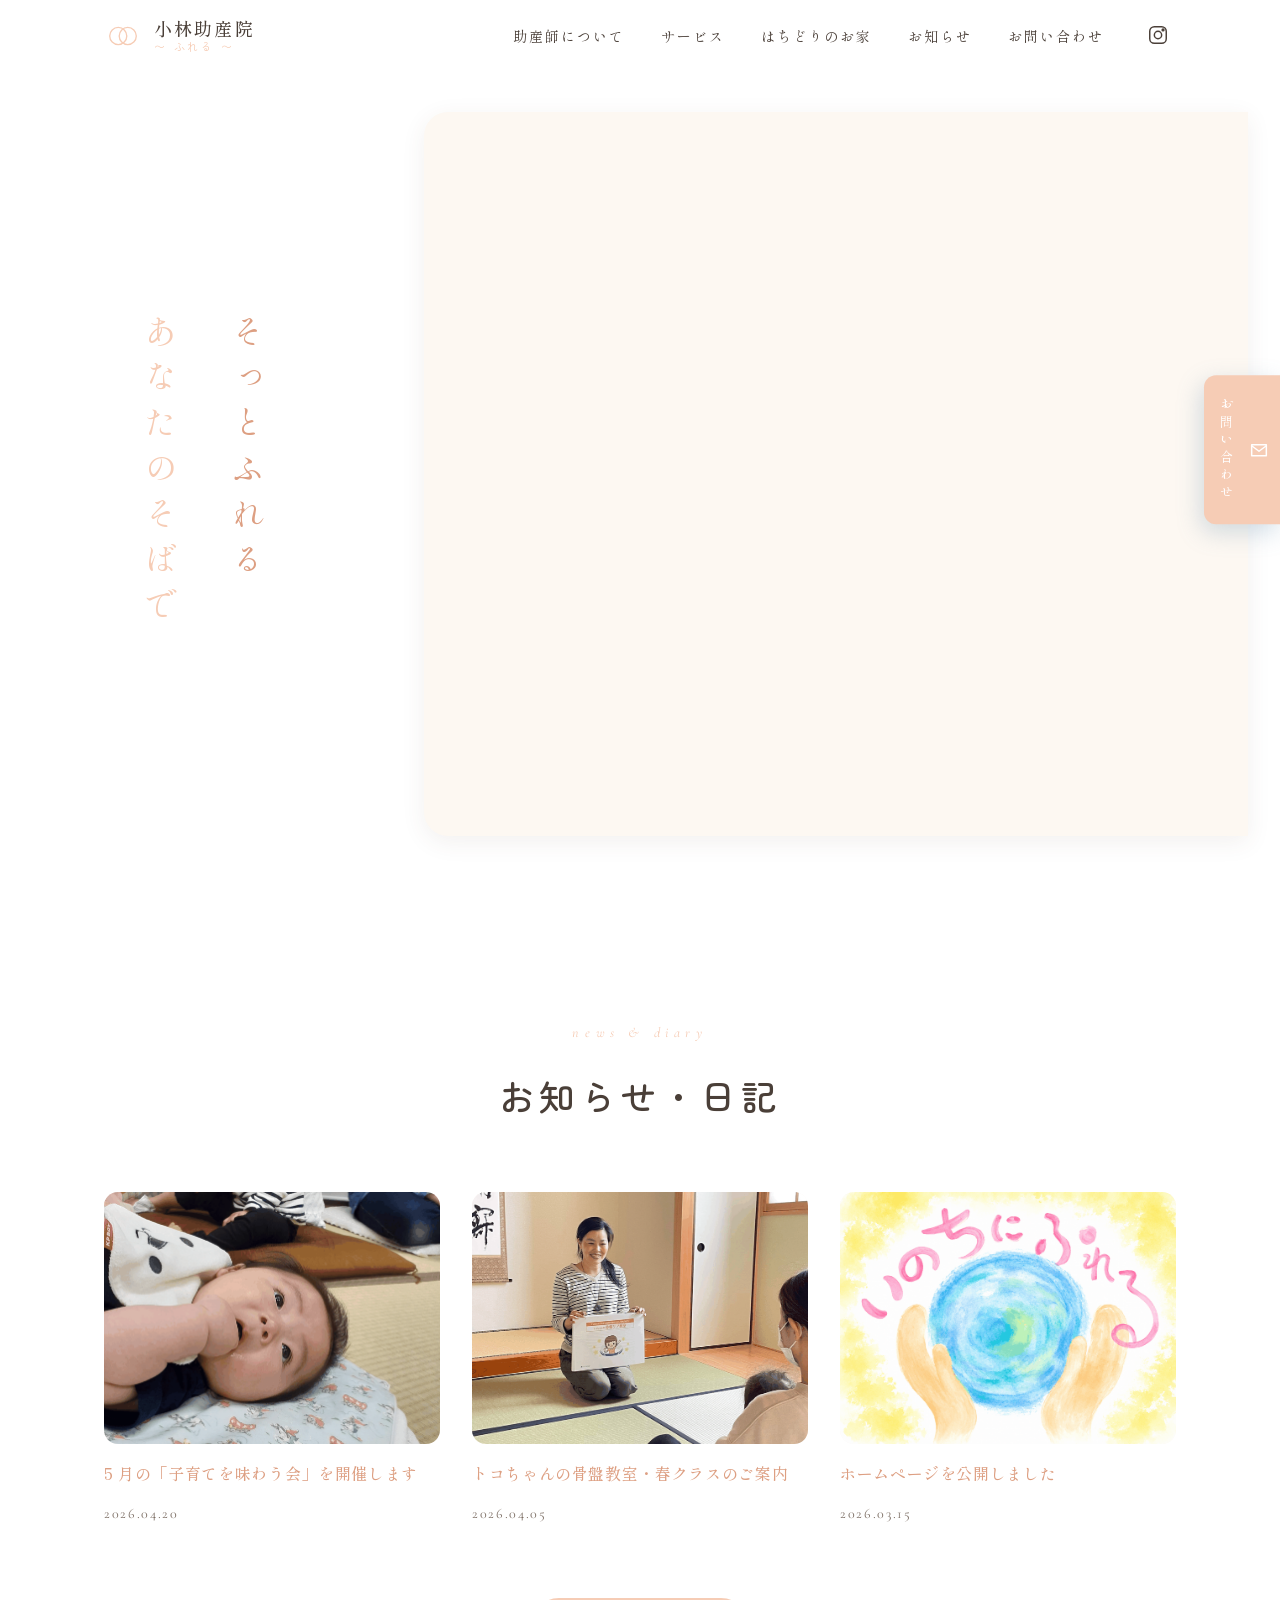
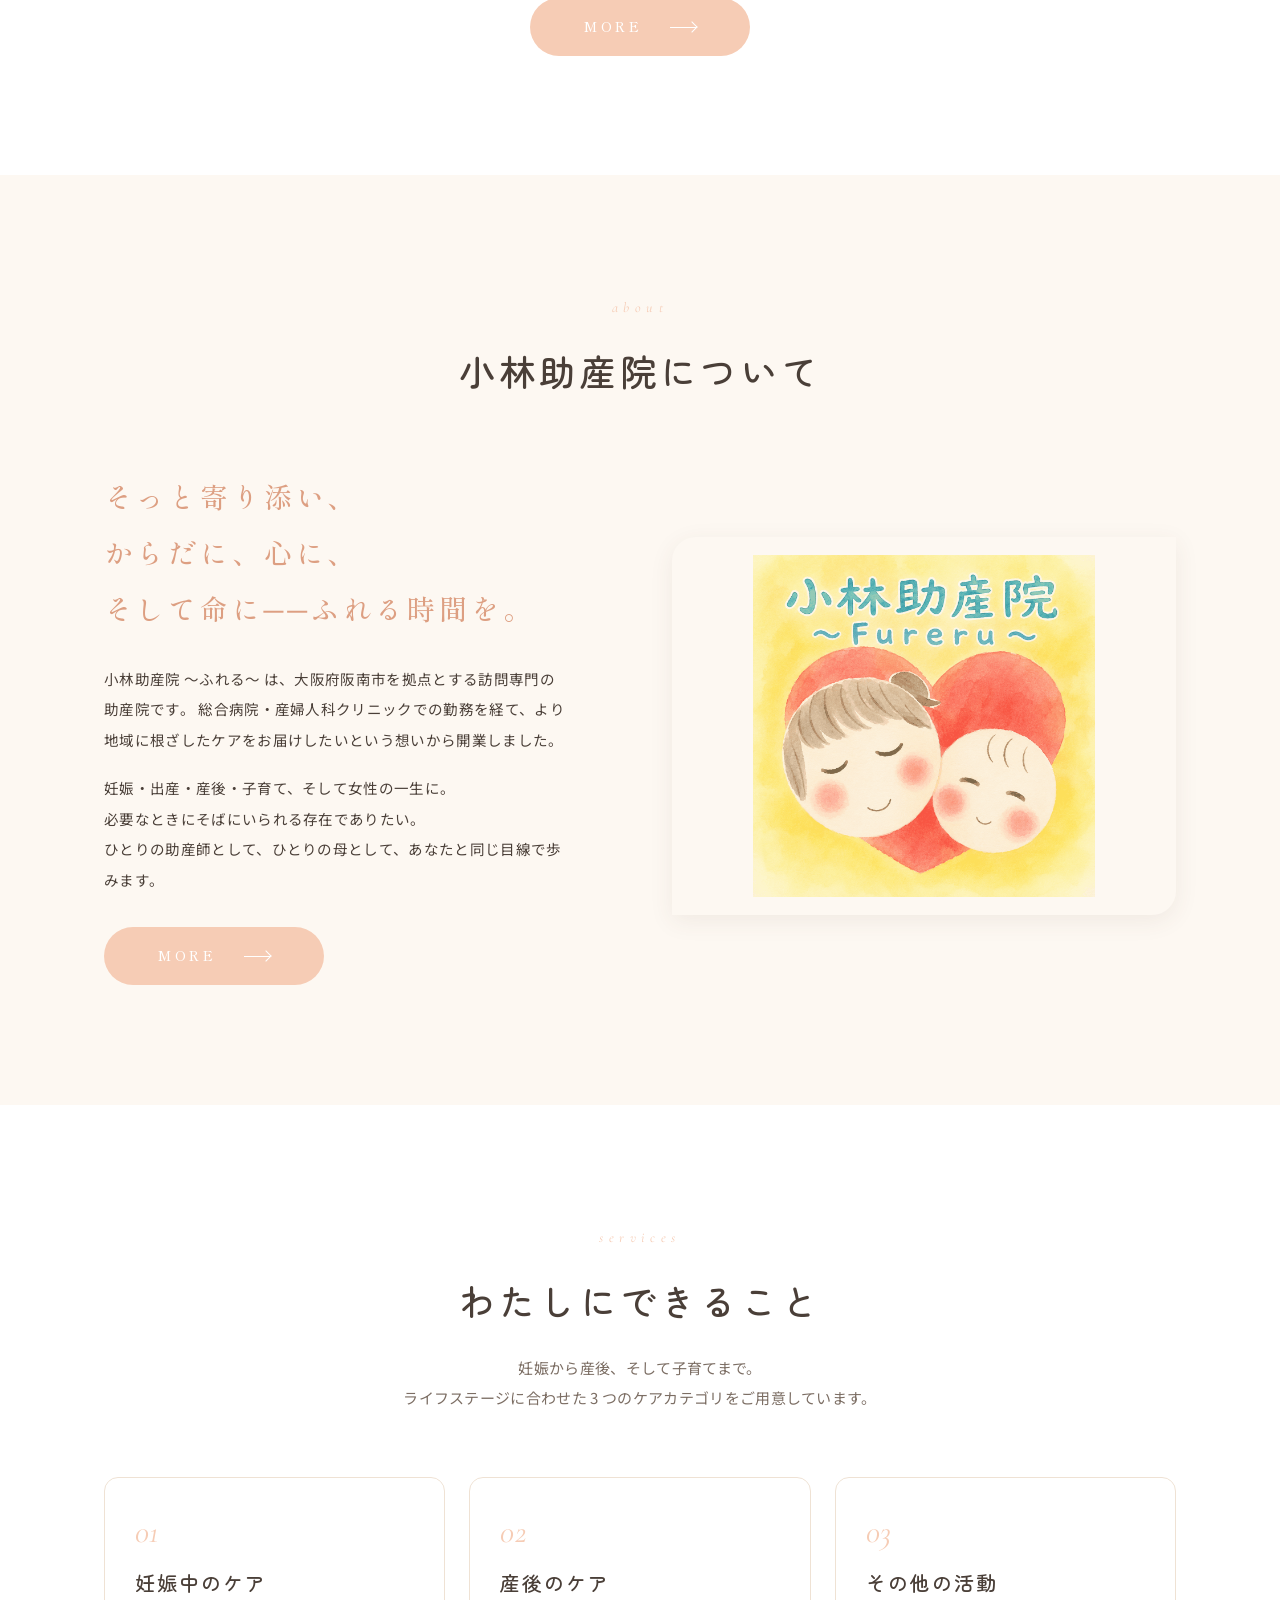
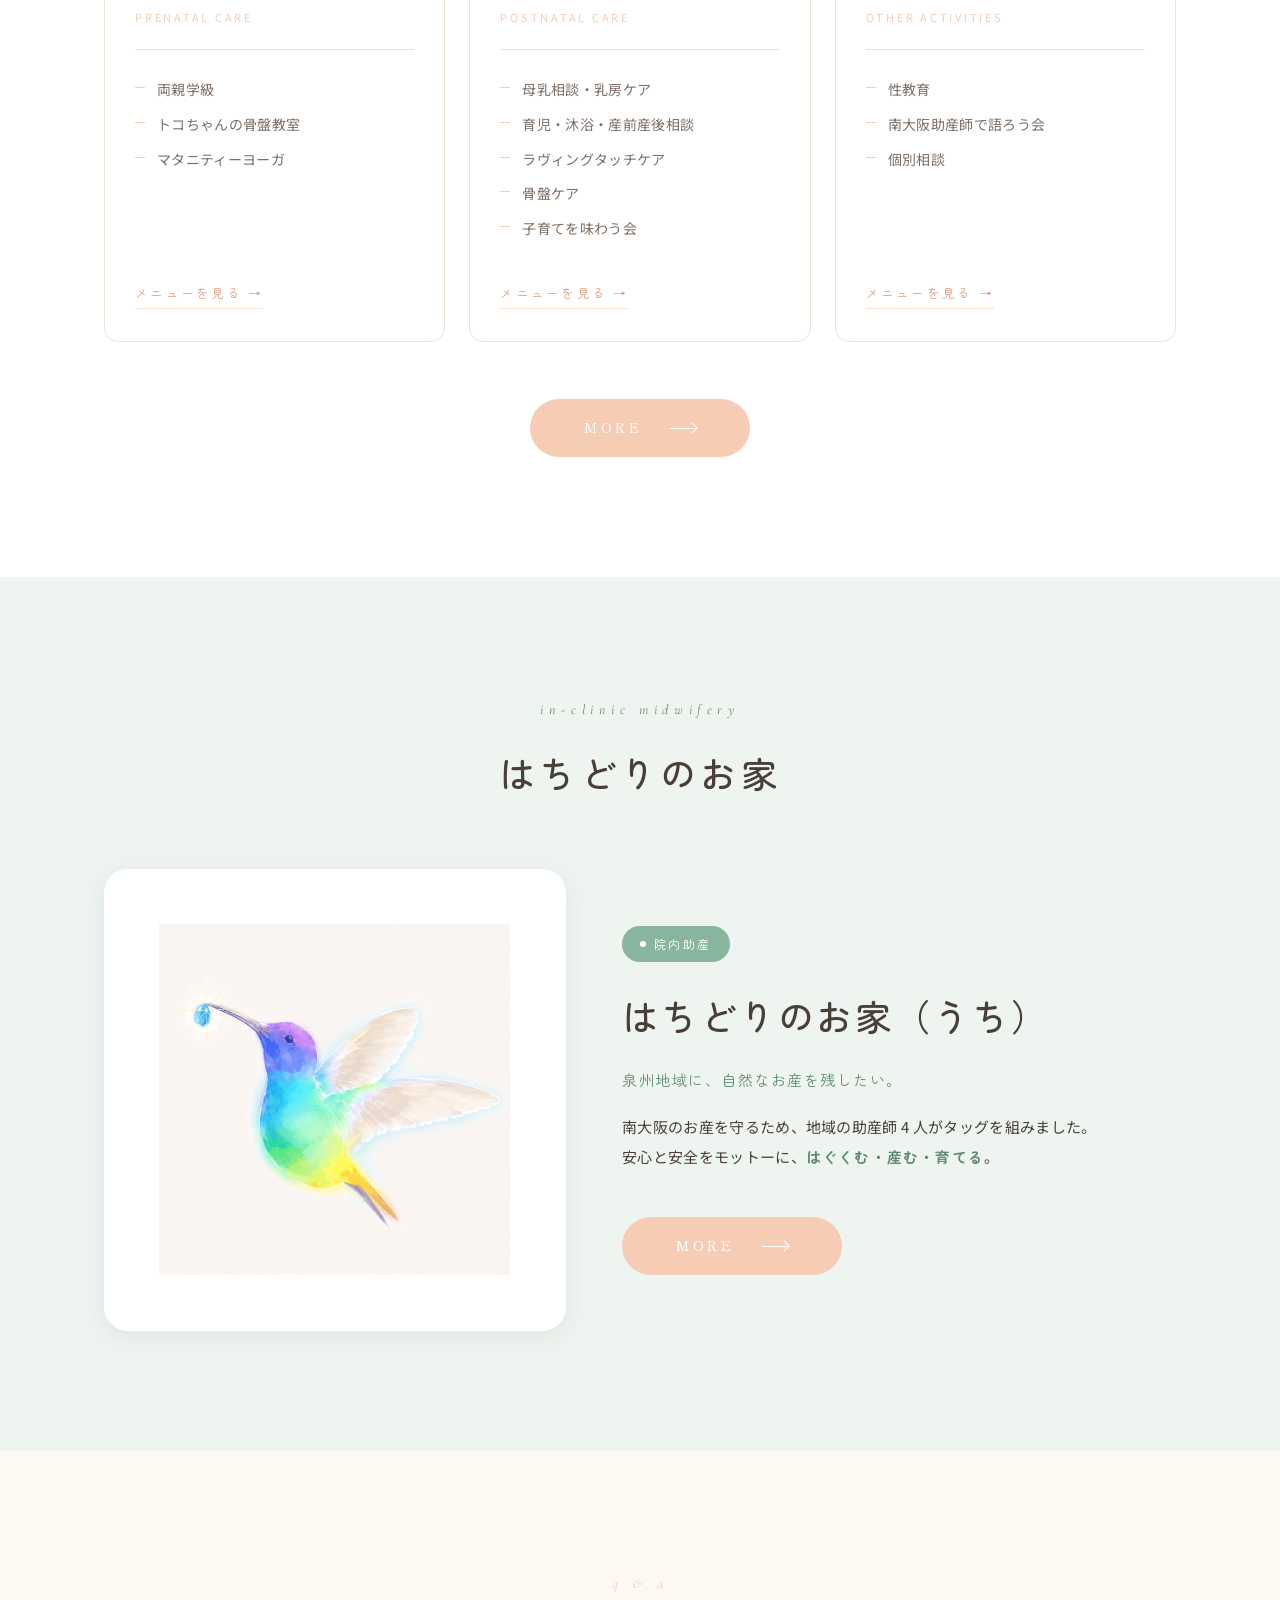
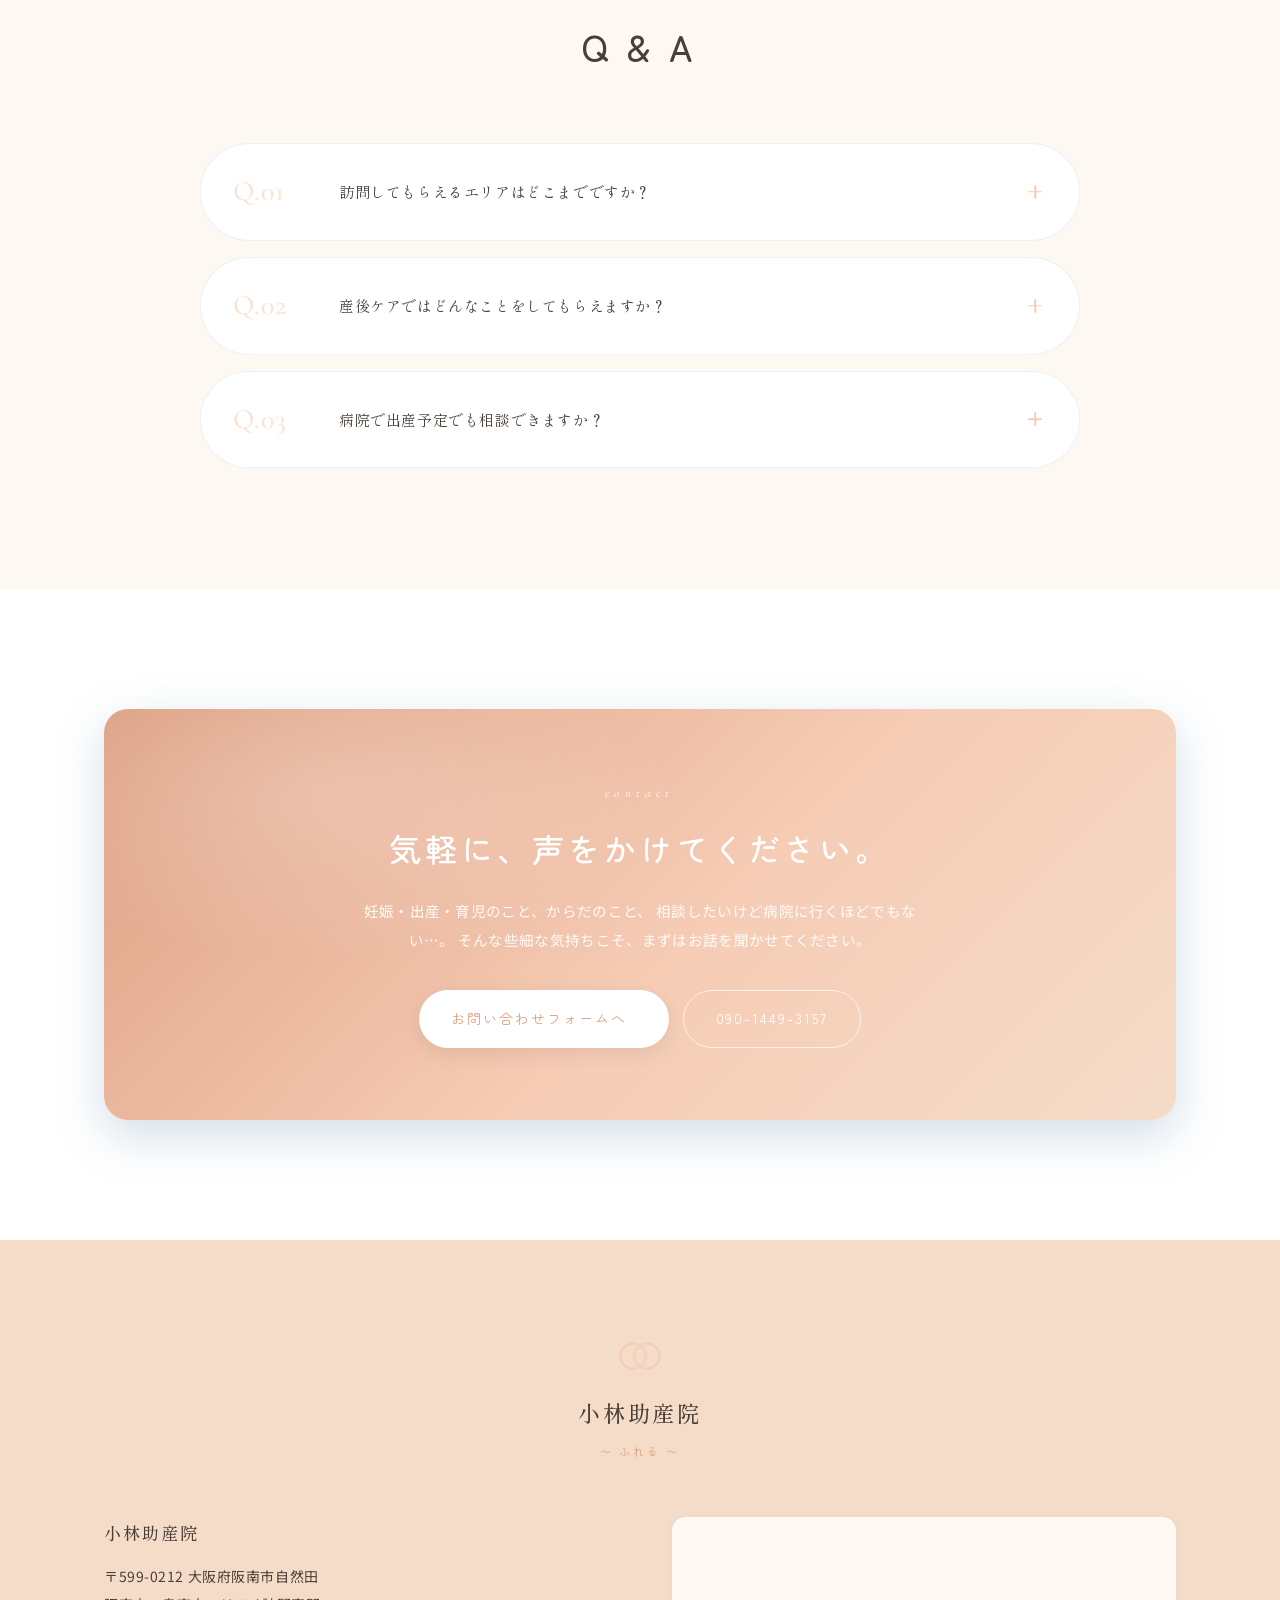
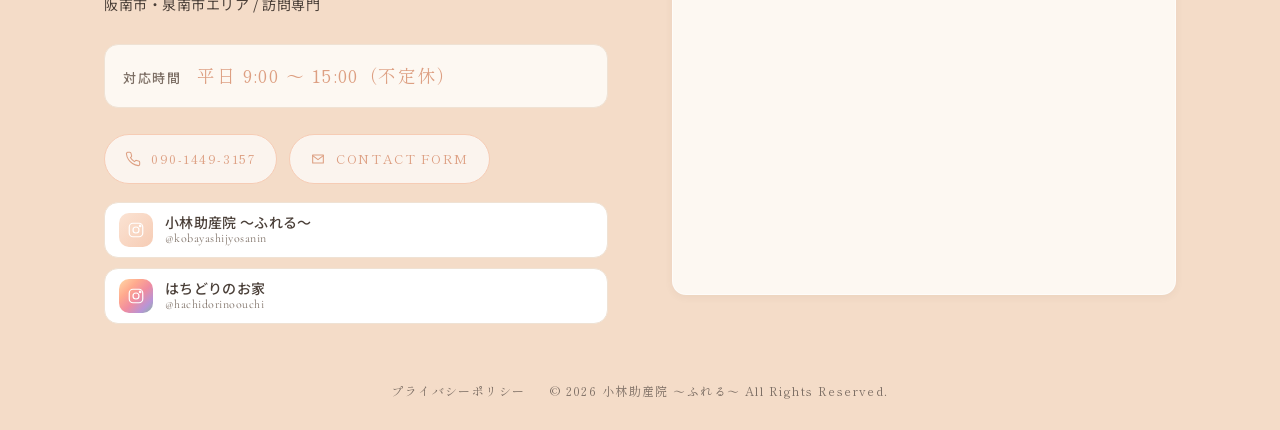
==== index.html @ 4a727632 "Add files via upload" ====
<!doctype html>
<html lang="ja">
<head>
  <meta charset="utf-8" />
  <meta name="viewport" content="width=device-width, initial-scale=1, viewport-fit=cover" />
  <title>小林助産院〜ふれる〜｜大阪府阪南市の地域助産師</title>
  <meta name="description" content="大阪府阪南市・泉南市エリアの訪問専門助産師、小林美里。妊娠中のケア、産後のケア、性教育、院内助産「はちどりのお家」など、女性の一生に寄り添う助産師サービス。" />
  <!-- ===== OGP / SNSシェア（LINE・Twitter・Facebook等）===== -->
  <!-- 公開後、YOUR-DOMAIN を実ドメインに置換してください（例：https://YOUR-DOMAIN/ → https://kobayashi-fureru.pages.dev/） -->
  <meta property="og:type" content="website" />
  <meta property="og:site_name" content="小林助産院 〜ふれる〜" />
  <meta property="og:locale" content="ja_JP" />
  <meta property="og:title" content="小林助産院〜ふれる〜｜大阪府阪南市の地域助産師" />
  <meta property="og:description" content="大阪府阪南市・泉南市エリアの訪問専門助産師、小林美里。妊娠中のケア、産後のケア、性教育、院内助産「はちどりのお家」など、女性の一生に寄り添う助産師サービス。" />
  <meta property="og:url" content="https://YOUR-DOMAIN/" />
  <meta property="og:image" content="https://YOUR-DOMAIN/images/about-fureru.png" />
  <meta property="og:image:alt" content="小林助産院 〜ふれる〜" />
  <meta name="twitter:card" content="summary_large_image" />
  <meta name="twitter:title" content="小林助産院〜ふれる〜｜大阪府阪南市の地域助産師" />
  <meta name="twitter:description" content="大阪府阪南市・泉南市エリアの訪問専門助産師、小林美里。妊娠中のケア、産後のケア、性教育、院内助産「はちどりのお家」など、女性の一生に寄り添う助産師サービス。" />
  <meta name="twitter:image" content="https://YOUR-DOMAIN/images/about-fureru.png" />
  <meta name="theme-color" content="#FFFFFF" />
  <link rel="preconnect" href="https://fonts.googleapis.com" />
  <link rel="preconnect" href="https://fonts.gstatic.com" crossorigin />
  <link href="https://fonts.googleapis.com/css2?family=Zen+Maru+Gothic:wght@400;500;700&family=Shippori+Mincho:wght@400;500;600&family=Noto+Sans+JP:wght@400;500;700&family=Cormorant+Garamond:ital,wght@0,400;0,500;1,400;1,500&display=swap" rel="stylesheet" />
  <link rel="stylesheet" href="css/style.css" />
</head>
<body>

  <!-- ========== HEADER ========== -->
  <header class="site-header" role="banner">
    <div class="header-inner">
      <a href="index.html" class="brand" aria-label="小林助産院 ふれる トップへ">
        <span class="brand-mark" aria-hidden="true">
          <svg viewBox="0 0 40 40" fill="none" stroke="currentColor" stroke-width="1.4" stroke-linecap="round" stroke-linejoin="round">
            <circle cx="15" cy="20" r="9" />
            <circle cx="25" cy="20" r="9" />
          </svg>
        </span>
        <span class="brand-text">
          <span class="brand-name">小林助産院</span>
          <span class="brand-tag">〜 ふれる 〜</span>
        </span>
      </a>
      <nav aria-label="グローバル">
        <ul class="nav-list">
          <li><a href="about.html">助産師について</a></li>
          <li><a href="services.html">サービス</a></li>
          <li><a href="hachidori.html">はちどりのお家</a></li>
          <li><a href="news.html">お知らせ</a></li>
          <li><a href="contact.html">お問い合わせ</a></li>
          <li>
            <a href="https://www.instagram.com/kobayashijyosanin" class="nav-cta" target="_blank" rel="noopener noreferrer" aria-label="Instagram">
              <svg viewBox="0 0 24 24" fill="none" stroke="currentColor" stroke-width="1.6" stroke-linecap="round" stroke-linejoin="round" aria-hidden="true">
                <rect x="3" y="3" width="18" height="18" rx="5" />
                <circle cx="12" cy="12" r="4" />
                <circle cx="17.5" cy="6.5" r="1" fill="currentColor" />
              </svg>
            </a>
          </li>
        </ul>
      </nav>
      <button class="hamburger" aria-label="メニューを開く" aria-expanded="false" type="button">
        <span></span><span></span><span></span>
      </button>
    </div>
  </header>

  <!-- ========== FLOATING CONTACT BUTTON ========== -->
  <a href="contact.html" class="fab-contact" aria-label="お問い合わせ">
    <span class="fab-icon" aria-hidden="true">
      <svg viewBox="0 0 24 24" fill="none" stroke="currentColor" stroke-width="1.6" stroke-linecap="round" stroke-linejoin="round">
        <path d="M4 6h16v12H4z" />
        <path d="M4 7l8 6 8-6" />
      </svg>
    </span>
    <span>お問い合わせ</span>
  </a>

  <main id="top">

    <!-- ========== HERO ========== -->
    <section class="hero" aria-label="ヒーロー">
      <div class="hero-layout">
        <div class="hero-copy">
          <h1 class="hero-vertical" aria-label="そっとふれる、あなたのそばで">
            <span class="hv-col accent">あなたのそばで</span>
            <span class="hv-col">そっとふれる</span>
          </h1>
        </div>
        <div class="hero-photo hero-slideshow" aria-label="助産師 小林美里 とご家族の様子">
          <img class="hero-slide hero-slide--1" src="images/hero-slide-1.png" alt="助産師 小林美里 ラヴィングタッチケアのデモンストレーション" />
          <img class="hero-slide hero-slide--2" src="images/hero-slide-3.png" alt="「うまれる 命」の絵を持つ助産師とお子さん" />
          <img class="hero-slide hero-slide--3" src="images/hero-slide-4.png" alt="ベビーマッサージ・タッチケアの講習風景" />
          <img class="hero-slide hero-slide--4" src="images/hero-slide-5.png" alt="性教育・いのちの講演の様子" />
        </div>
      </div>

    </section>


    <!-- ========== NEWS & DIARY ========== -->
    <section class="section" id="news-preview" aria-labelledby="news-preview-title">
      <div class="container">
        <header class="section-head fade-in">
          <span class="section-head__en">news &amp; diary</span>
          <h2 class="section-head__ja" id="news-preview-title">お知らせ・日記</h2>
        </header>

        <ul class="news-cards fade-in">
          <li class="news-card">
            <a href="news.html">
              <div class="news-card__thumb">
                <img src="images/news-1-baby.png" alt="" loading="lazy" />
              </div>
              <h3 class="news-card__title">5 月の「子育てを味わう会」を開催します</h3>
              <p class="news-card__date">2026.04.20</p>
            </a>
          </li>
          <li class="news-card">
            <a href="news.html">
              <div class="news-card__thumb">
                <img src="images/news-2-class.png" alt="" loading="lazy" />
              </div>
              <h3 class="news-card__title">トコちゃんの骨盤教室・春クラスのご案内</h3>
              <p class="news-card__date">2026.04.05</p>
            </a>
          </li>
          <li class="news-card">
            <a href="news.html">
              <div class="news-card__thumb">
                <img src="images/news-3-fureru-art.png" alt="" loading="lazy" />
              </div>
              <h3 class="news-card__title">ホームページを公開しました</h3>
              <p class="news-card__date">2026.03.15</p>
            </a>
          </li>
        </ul>

        <div class="section-foot fade-in">
          <a href="news.html" class="more-pill">
            <span>MORE</span>
            <span class="arrow" aria-hidden="true"></span>
          </a>
        </div>
      </div>
    </section>


    <!-- ========== ABOUT (vertical heading) ========== -->
    <section class="section section--warm" id="about-preview" aria-labelledby="about-preview-title">
      <div class="container">
        <header class="section-head fade-in">
          <span class="section-head__en">about</span>
          <h2 class="section-head__ja" id="about-preview-title">小林助産院について</h2>
        </header>

        <div class="about-vert-grid">
          <div class="about-vert-body fade-in">
            <p class="about-vert-title">
              そっと寄り添い、<br />
              からだに、心に、<br />
              そして命に──ふれる時間を。
            </p>
            <div class="about-vert-text">
              <p>
                小林助産院 〜ふれる〜 は、大阪府阪南市を拠点とする訪問専門の助産院です。
                総合病院・産婦人科クリニックでの勤務を経て、より地域に根ざしたケアをお届けしたいという想いから開業しました。
              </p>
              <p>
                妊娠・出産・産後・子育て、そして女性の一生に。<br />
                必要なときにそばにいられる存在でありたい。<br />
                ひとりの助産師として、ひとりの母として、あなたと同じ目線で歩みます。
              </p>
            </div>
            <div style="margin-top: 32px;">
              <a href="about.html" class="more-pill">
                <span>MORE</span>
                <span class="arrow" aria-hidden="true"></span>
              </a>
            </div>
          </div>

          <div class="about-vert-image fade-in" aria-hidden="false">
            <img src="images/about-fureru.png" alt="小林助産院 〜ふれる〜 イラスト" onerror="this.style.display='none'" />
          </div>
        </div>
      </div>
    </section>


    <!-- ========== SERVICES (preview) ========== -->
    <section class="section" id="services-preview" aria-labelledby="services-preview-title">
      <div class="container">
        <header class="section-head fade-in">
          <span class="section-head__en">services</span>
          <h2 class="section-head__ja" id="services-preview-title">わたしにできること</h2>
          <p class="section-head__lead">
            妊娠から産後、そして子育てまで。<br />
            ライフステージに合わせた 3 つのケアカテゴリをご用意しています。
          </p>
        </header>

        <div class="services-overview fade-in">
          <a class="svc-overview" href="services.html#prenatal">
            <div class="svc-overview__no">01</div>
            <h3 class="svc-overview__title">妊娠中のケア</h3>
            <p class="svc-overview__en">PRENATAL CARE</p>
            <ul class="svc-overview__list">
              <li>両親学級</li>
              <li>トコちゃんの骨盤教室</li>
              <li>マタニティーヨーガ</li>
            </ul>
            <span class="svc-overview__cta">メニューを見る →</span>
          </a>

          <a class="svc-overview" href="services.html#postnatal">
            <div class="svc-overview__no">02</div>
            <h3 class="svc-overview__title">産後のケア</h3>
            <p class="svc-overview__en">POSTNATAL CARE</p>
            <ul class="svc-overview__list">
              <li>母乳相談・乳房ケア</li>
              <li>育児・沐浴・産前産後相談</li>
              <li>ラヴィングタッチケア</li>
              <li>骨盤ケア</li>
              <li>子育てを味わう会</li>
            </ul>
            <span class="svc-overview__cta">メニューを見る →</span>
          </a>

          <a class="svc-overview" href="services.html#other">
            <div class="svc-overview__no">03</div>
            <h3 class="svc-overview__title">その他の活動</h3>
            <p class="svc-overview__en">OTHER ACTIVITIES</p>
            <ul class="svc-overview__list">
              <li>性教育</li>
              <li>南大阪助産師で語ろう会</li>
              <li>個別相談</li>
            </ul>
            <span class="svc-overview__cta">メニューを見る →</span>
          </a>
        </div>

        <div class="section-foot fade-in">
          <a href="services.html" class="more-pill">
            <span>MORE</span>
            <span class="arrow" aria-hidden="true"></span>
          </a>
        </div>
      </div>
    </section>


    <!-- ========== HACHIDORI (preview) ========== -->
    <section class="section section--green" id="hachidori-preview" aria-labelledby="hachidori-preview-title">
      <div class="container">
        <header class="section-head fade-in">
          <span class="section-head__en" style="color: var(--color-hachidori-dark);">in-clinic midwifery</span>
          <h2 class="section-head__ja" id="hachidori-preview-title">はちどりのお家</h2>
        </header>

        <div class="hachidori-preview">
          <div class="hachidori-visual fade-in" aria-hidden="false">
            <img src="images/hachidori-logo.png" alt="はちどりのお家 ロゴ（虹色のハチドリ）" />
          </div>

          <div class="hachidori-body fade-in">
            <span class="hachidori-label">院内助産</span>
            <h3 class="hachidori-title">はちどりのお家（うち）</h3>
            <p class="hachidori-catch">泉州地域に、自然なお産を残したい。</p>
            <p>
              南大阪のお産を守るため、地域の助産師 4 人がタッグを組みました。<br />
              安心と安全をモットーに、<strong>はぐくむ・産む・育てる</strong>。
            </p>

            <a href="hachidori.html" class="more-pill" style="margin-top: 28px;">
              <span>MORE</span>
              <span class="arrow" aria-hidden="true"></span>
            </a>
          </div>
        </div>
      </div>
    </section>


    <!-- ========== Q&A ========== -->
    <section class="section qa-section" id="qa" aria-labelledby="qa-title">
      <div class="container">
        <header class="section-head fade-in">
          <span class="section-head__en">q &amp; a</span>
          <h2 class="section-head__ja" id="qa-title">Q &amp; A</h2>
        </header>

        <ul class="qa-list fade-in">
          <li>
            <details class="qa-item">
              <summary>
                <span class="qa-num">Q.01</span>
                <span class="qa-q">訪問してもらえるエリアはどこまでですか？</span>
                <span class="qa-toggle" aria-hidden="true"></span>
              </summary>
              <div class="qa-body">
                阪南市・泉南市を中心に、近隣エリアにも訪問しています。エリア外の方もまずはお気軽にご相談ください。
              </div>
            </details>
          </li>
          <li>
            <details class="qa-item">
              <summary>
                <span class="qa-num">Q.02</span>
                <span class="qa-q">産後ケアではどんなことをしてもらえますか？</span>
                <span class="qa-toggle" aria-hidden="true"></span>
              </summary>
              <div class="qa-body">
                母乳相談や乳房ケア、沐浴のお手伝い、育児相談、骨盤ケア、ラヴィングタッチケアなど。お母さんのからだと心がほっとできる時間を一緒につくります。
              </div>
            </details>
          </li>
          <li>
            <details class="qa-item">
              <summary>
                <span class="qa-num">Q.03</span>
                <span class="qa-q">病院で出産予定でも相談できますか？</span>
                <span class="qa-toggle" aria-hidden="true"></span>
              </summary>
              <div class="qa-body">
                もちろん大丈夫です。出産予定の施設に関わらず、妊娠中・産後の不安や疑問にお答えします。お電話・LINE・お問い合わせフォームからどうぞ。
              </div>
            </details>
          </li>
        </ul>
      </div>
    </section>


    <!-- ========== CONTACT CTA ========== -->
    <section class="section" id="contact-cta" aria-labelledby="contact-cta-title">
      <div class="container">
        <div class="contact-cta fade-in">
          <p class="contact-cta__en">contact</p>
          <h2 class="contact-cta__title" id="contact-cta-title">気軽に、声をかけてください。</h2>
          <p class="contact-cta__lead">妊娠・出産・育児のこと、からだのこと、
相談したいけど病院に行くほどでもない…。
そんな些細な気持ちこそ、まずはお話を聞かせてください。</p>
          <div class="contact-cta__actions">
            <a class="contact-cta__btn contact-cta__btn--solid" href="contact.html">
              <span>お問い合わせフォームへ</span>
              <span class="arrow" aria-hidden="true"></span>
            </a>
            <a class="contact-cta__btn contact-cta__btn--ghost" href="tel:09014493157">
              <span>090-1449-3157</span>
            </a>
          </div>
        </div>
      </div>
    </section>

  </main>


  <!-- ========== FOOTER ========== -->
  <footer class="site-footer">
    <div class="container">
      <div class="footer-brand-center">
        <span class="brand-mark" aria-hidden="true">
          <svg viewBox="0 0 40 40" fill="none" stroke="currentColor" stroke-width="1.4" stroke-linecap="round">
            <circle cx="15" cy="20" r="9" />
            <circle cx="25" cy="20" r="9" />
          </svg>
        </span>
        <span class="brand-name">小林助産院</span>
        <span class="brand-tag">〜 ふれる 〜</span>
      </div>

      <div class="footer-grid">
        <div class="footer-info">
          <h4>小林助産院</h4>
          <p class="footer-address">
            〒599-0212 大阪府阪南市自然田<br />
            阪南市・泉南市エリア / 訪問専門
          </p>

          <p class="footer-hours-simple">
            <span class="footer-hours-label">対応時間</span>
            <span class="footer-hours-value">平日 9:00 〜 15:00（不定休）</span>
          </p>

          <div class="footer-actions">
            <a class="footer-btn" href="tel:09014493157">
              <svg viewBox="0 0 24 24" fill="none" stroke="currentColor" stroke-width="1.6" stroke-linecap="round" stroke-linejoin="round" aria-hidden="true"><path d="M22 16.92v3a2 2 0 0 1-2.18 2 19.8 19.8 0 0 1-8.63-3.07 19.5 19.5 0 0 1-6-6A19.8 19.8 0 0 1 2.12 4.18 2 2 0 0 1 4.11 2h3a2 2 0 0 1 2 1.72c.13.96.37 1.9.72 2.81a2 2 0 0 1-.45 2.11L8.09 9.91a16 16 0 0 0 6 6l1.27-1.27a2 2 0 0 1 2.11-.45c.91.35 1.85.59 2.81.72A2 2 0 0 1 22 16.92z"/></svg>
              <span>090-1449-3157</span>
            </a>
            <a class="footer-btn" href="contact.html">
              <svg viewBox="0 0 24 24" fill="none" stroke="currentColor" stroke-width="1.6" stroke-linecap="round" stroke-linejoin="round" aria-hidden="true"><path d="M4 6h16v12H4z"/><path d="M4 7l8 6 8-6"/></svg>
              <span>CONTACT FORM</span>
            </a>
          </div>

          <ul class="footer-sns" aria-label="SNS">
            <li>
              <a class="footer-sns__link" href="https://www.instagram.com/kobayashijyosanin" target="_blank" rel="noopener noreferrer" aria-label="Instagram（小林助産院）">
                <span class="footer-sns__icon" aria-hidden="true">
                  <svg viewBox="0 0 24 24" fill="none" stroke="currentColor" stroke-width="1.6" stroke-linecap="round" stroke-linejoin="round"><rect x="3" y="3" width="18" height="18" rx="5"/><circle cx="12" cy="12" r="4"/><circle cx="17.5" cy="6.5" r="1" fill="currentColor"/></svg>
                </span>
                <span class="footer-sns__text">
                  <span class="footer-sns__name">小林助産院 〜ふれる〜</span>
                  <span class="footer-sns__handle">@kobayashijyosanin</span>
                </span>
              </a>
            </li>
            <li>
              <a class="footer-sns__link footer-sns__link--hachidori" href="https://www.instagram.com/hachidorinoouchi/" target="_blank" rel="noopener noreferrer" aria-label="Instagram（はちどりのお家）">
                <span class="footer-sns__icon" aria-hidden="true">
                  <svg viewBox="0 0 24 24" fill="none" stroke="currentColor" stroke-width="1.6" stroke-linecap="round" stroke-linejoin="round"><rect x="3" y="3" width="18" height="18" rx="5"/><circle cx="12" cy="12" r="4"/><circle cx="17.5" cy="6.5" r="1" fill="currentColor"/></svg>
                </span>
                <span class="footer-sns__text">
                  <span class="footer-sns__name">はちどりのお家</span>
                  <span class="footer-sns__handle">@hachidorinoouchi</span>
                </span>
              </a>
            </li>
          </ul>
        </div>

        <div class="footer-map" aria-label="地図">
          <iframe
            src="https://maps.google.com/maps?q=%E5%A4%A7%E9%98%AA%E5%BA%9C%E9%98%AA%E5%8D%97%E5%B8%82&t=&z=11&output=embed"
            title="訪問エリア地図（阪南市・泉南市）"
            loading="lazy"
            referrerpolicy="no-referrer-when-downgrade"
            allowfullscreen></iframe>
        </div>
      </div>

      <div class="footer-bottom">
        <a href="privacy.html">プライバシーポリシー</a>
        <span>© <span data-year>2026</span> 小林助産院 〜ふれる〜 All Rights Reserved.</span>
      </div>
    </div>
  </footer>

  <script src="js/main.js"></script>

</body>
</html>
---- css/style.css ----
/* =========================================
   小林助産院〜ふれる〜
   color: pastel peach / cream / soft sage
   ========================================= */

:root {
  --color-bg: #FFFFFF;
  --color-bg-warm: #FDF8F2;
  --color-bg-cream: #FBF4EC;
  --color-primary: #F6CCB5;
  --color-primary-dark: #DD9F82;
  --color-primary-light: #FBE3D3;
  --color-secondary: #F7EADD;
  --color-accent: #BAD4E5;
  --color-hachidori: #88B59D;
  --color-hachidori-dark: #5F8E76;
  --color-hachidori-bg: #EEF4F0;
  --color-text: #4A3F38;
  --color-text-mid: #7C6E64;
  --color-text-soft: #B0A498;
  --color-line: #EFE2D4;
  --color-white: #FFFFFF;

  --font-heading: "Zen Maru Gothic", "Hiragino Maru Gothic ProN", "ヒラギノ丸ゴ ProN", "Yu Gothic Medium", sans-serif;
  --font-mincho: "Shippori Mincho", "Hiragino Mincho ProN", "Yu Mincho", "游明朝", serif;
  --font-body: "Noto Sans JP", "Hiragino Sans", "Hiragino Kaku Gothic ProN", sans-serif;

  --shadow-sm: 0 2px 8px rgba(90, 60, 45, 0.06);
  --shadow-md: 0 6px 24px rgba(90, 60, 45, 0.08);
  --shadow-lg: 0 16px 48px rgba(90, 60, 45, 0.10);

  --radius-sm: 8px;
  --radius-md: 14px;
  --radius-lg: 24px;
  --radius-pill: 999px;

  --header-h: 72px;
  --container: 1120px;
}

* { box-sizing: border-box; }

html { scroll-behavior: smooth; scroll-padding-top: var(--header-h); }

body {
  margin: 0;
  background: var(--color-bg);
  color: var(--color-text);
  font-family: var(--font-body);
  font-size: 16px;
  line-height: 1.85;
  letter-spacing: 0.02em;
  font-weight: 400;
  -webkit-font-smoothing: antialiased;
  text-rendering: optimizeLegibility;
}

img { max-width: 100%; display: block; }
a { color: inherit; text-decoration: none; }

.container {
  width: 100%;
  max-width: var(--container);
  margin: 0 auto;
  padding: 0 24px;
}

/* ===== Header ===== */
.site-header {
  position: fixed;
  top: 0; left: 0; right: 0;
  height: var(--header-h);
  background: rgba(255, 255, 255, 0.92);
  backdrop-filter: saturate(160%) blur(10px);
  -webkit-backdrop-filter: saturate(160%) blur(10px);
  z-index: 100;
  transition: box-shadow .25s ease, background .25s ease;
  border-bottom: 1px solid transparent;
}
.site-header.is-scrolled {
  box-shadow: var(--shadow-sm);
  border-bottom-color: var(--color-line);
}
.header-inner {
  height: 100%;
  display: flex;
  align-items: center;
  justify-content: space-between;
  max-width: var(--container);
  margin: 0 auto;
  padding: 0 24px;
}
.brand {
  display: inline-flex;
  align-items: center;
  gap: 12px;
  position: relative;
}
.brand-mark {
  width: 38px; height: 38px;
  flex: 0 0 auto;
  color: var(--color-primary);
  display: inline-flex;
  align-items: center;
  justify-content: center;
}
.brand-mark svg { width: 100%; height: 100%; display: block; }
.brand-text {
  display: inline-flex;
  flex-direction: column;
  line-height: 1.1;
  gap: 2px;
}
.brand-name {
  font-family: var(--font-mincho), var(--font-heading);
  font-weight: 500;
  font-size: 18px;
  letter-spacing: .12em;
  color: var(--color-text);
}
.brand-tag {
  font-family: var(--font-heading);
  font-size: 11px;
  color: var(--color-primary);
  letter-spacing: .25em;
}

.nav-list {
  display: flex;
  align-items: center;
  gap: 36px;
  list-style: none;
  margin: 0; padding: 0;
}
.nav-list a {
  font-family: var(--font-mincho), var(--font-heading);
  font-size: 14px;
  color: var(--color-text);
  font-weight: 400;
  letter-spacing: .14em;
  position: relative;
  padding: 4px 0;
  transition: color .2s ease;
}
.nav-list a:hover { color: var(--color-primary); }
.nav-list a::after {
  content: "";
  position: absolute;
  left: 50%; bottom: -2px;
  width: 0; height: 1.5px;
  background: var(--color-primary);
  transition: width .25s ease, left .25s ease;
}
.nav-list a:hover::after { width: 100%; left: 0; }

.nav-cta {
  display: inline-flex;
  align-items: center;
  justify-content: center;
  width: 36px; height: 36px;
  padding: 0;
  border-radius: 50%;
  background: transparent;
  color: var(--color-text) !important;
  transition: color .2s ease, background .2s ease;
}
.nav-cta svg { width: 22px; height: 22px; display: block; }
.nav-cta:hover { color: var(--color-primary) !important; background: var(--color-bg-warm); }
.nav-cta::after { display: none !important; }

.hamburger {
  display: none;
  width: 44px; height: 44px;
  border: none; background: transparent;
  cursor: pointer; padding: 0;
  position: relative;
}
.hamburger span {
  position: absolute;
  left: 10px; right: 10px;
  height: 2px;
  background: var(--color-text);
  transition: transform .3s ease, opacity .2s ease, top .3s ease;
  border-radius: 2px;
}
.hamburger span:nth-child(1) { top: 15px; }
.hamburger span:nth-child(2) { top: 21px; }
.hamburger span:nth-child(3) { top: 27px; }
.hamburger.is-open span:nth-child(1) { top: 21px; transform: rotate(45deg); }
.hamburger.is-open span:nth-child(2) { opacity: 0; }
.hamburger.is-open span:nth-child(3) { top: 21px; transform: rotate(-45deg); }

/* ===== Hero (vertical katchikopi + large image) ===== */
.hero {
  position: relative;
  height: 100vh;
  min-height: 620px;
  max-height: 920px;
  padding-top: var(--header-h);
  background: var(--color-bg);
  overflow: hidden;
  isolation: isolate;
  display: flex;
}
.hero-layout {
  max-width: 1400px;
  width: 100%;
  margin: 0 auto;
  padding: 40px 32px 64px;
  display: grid;
  grid-template-columns: minmax(220px, 1fr) 2.4fr;
  gap: 48px;
  align-items: center;
  flex: 1;
  min-height: 0;
}
.hero-copy {
  display: flex;
  justify-content: center;
  align-items: center;
  padding: 0;
  height: 100%;
  min-height: 0;
}
.hero-vertical {
  display: flex;
  flex-direction: row;
  align-items: flex-start;
  justify-content: center;
  gap: 36px;
  margin: 0;
  font-family: var(--font-mincho), var(--font-heading);
  font-weight: 400;
  font-size: clamp(22px, 2.6vw, 32px);
  line-height: 1;
  color: var(--color-primary-dark);
}
.hero-vertical .hv-col {
  display: inline-block;
  writing-mode: vertical-rl;
  -webkit-writing-mode: vertical-rl;
  text-orientation: upright;
  -webkit-text-orientation: upright;
  white-space: nowrap;
  letter-spacing: .42em;
  line-height: 1.6;
}
.hero-vertical .accent { color: var(--color-primary); }

.hero-photo {
  position: relative;
  height: 100%;
  min-height: 0;
  border-radius: var(--radius-lg) 0 0 var(--radius-lg);
  overflow: hidden;
  background: var(--color-bg-warm);
  box-shadow: var(--shadow-md);
}
.hero-photo img {
  position: absolute; inset: 0;
  width: 100%; height: 100%;
  object-fit: cover;
  display: block;
}

/* ===== Hero slideshow (4-image crossfade loop) ===== */
.hero-slideshow .hero-slide {
  opacity: 0;
  animation: heroLoop 20s ease-in-out infinite;
  will-change: opacity;
}
.hero-slideshow .hero-slide--1 { animation-delay: 0s; }
.hero-slideshow .hero-slide--2 { animation-delay: -15s; }
.hero-slideshow .hero-slide--3 { animation-delay: -10s; }
.hero-slideshow .hero-slide--4 { animation-delay: -5s; }

@keyframes heroLoop {
  0%, 22%  { opacity: 1; }
  25%      { opacity: 0; }
  97%      { opacity: 0; }
  100%     { opacity: 1; }
}

@media (prefers-reduced-motion: reduce) {
  .hero-slideshow .hero-slide {
    animation: none;
  }
  .hero-slideshow .hero-slide--1 { opacity: 1; }
  .hero-slideshow .hero-slide--2,
  .hero-slideshow .hero-slide--3,
  .hero-slideshow .hero-slide--4 { opacity: 0; }
}
.hero-photo .img-placeholder {
  background:
    radial-gradient(120% 80% at 70% 30%, rgba(246, 204, 181, 0.35), transparent 60%),
    linear-gradient(135deg, var(--color-primary-light) 0%, var(--color-bg-warm) 60%, #ffffff 100%);
  color: var(--color-primary-dark);
}
.hero-eyebrow {
  font-family: var(--font-mincho), var(--font-heading);
  font-size: 13px;
  letter-spacing: .35em;
  color: var(--color-primary);
  margin: 0 0 20px;
  writing-mode: horizontal-tb;
}
.hero-scroll {
  position: absolute;
  bottom: 24px; left: 32px;
  font-family: "Cormorant Garamond", serif;
  font-size: 11px;
  letter-spacing: .3em;
  color: var(--color-text-soft);
  writing-mode: vertical-rl;
  padding-bottom: 56px;
  text-transform: uppercase;
}
.hero-scroll::after {
  content: ""; position: absolute;
  bottom: 0; left: 50%;
  width: 1px; height: 44px;
  background: linear-gradient(180deg, var(--color-primary), transparent);
  animation: scrollLine 2.4s ease-in-out infinite;
}
@keyframes scrollLine {
  0%   { transform: scaleY(0); transform-origin: top; }
  50%  { transform: scaleY(1); transform-origin: top; }
  51%  { transform: scaleY(1); transform-origin: bottom; }
  100% { transform: scaleY(0); transform-origin: bottom; }
}

/* Hero-area 装飾鳥（参考の鳥イラスト相当・薄いライン） */
.hero-deco-bird {
  position: absolute;
  top: 120px; left: 24px;
  width: 60px; height: 60px;
  color: var(--color-primary-light);
  opacity: .9;
  pointer-events: none;
}
.hero-deco-bird svg { width: 100%; height: 100%; }

/* ===== Section common ===== */
.section {
  padding: 120px 0;
  position: relative;
}
.section--warm { background: var(--color-bg-warm); }
.section--cream { background: var(--color-bg-cream); }
.section--green {
  background: var(--color-hachidori-bg);
}

.section-head {
  text-align: center;
  margin: 0 0 64px;
}
.section-head__en {
  font-family: "Cormorant Garamond", "Times New Roman", serif;
  font-style: italic;
  font-size: 14px;
  letter-spacing: .4em;
  color: var(--color-primary);
  display: block;
  margin: 0 0 16px;
  text-transform: lowercase;
}
.section-head__ja {
  font-family: var(--font-heading);
  font-weight: 500;
  font-size: clamp(26px, 3.4vw, 36px);
  letter-spacing: .12em;
  color: var(--color-text);
  margin: 0;
}
.section-head__lead {
  margin: 20px auto 0;
  max-width: 640px;
  color: var(--color-text-mid);
  font-size: 15px;
  line-height: 2;
}

/* ===== Concept ===== */
.concept-grid {
  display: grid;
  grid-template-columns: 1.05fr 1fr;
  gap: 72px;
  align-items: center;
}
.concept-body p {
  margin: 0 0 24px;
  font-size: 15.5px;
  line-height: 2.1;
  color: var(--color-text);
}
.concept-phrases {
  display: grid;
  grid-template-columns: 1fr 1fr;
  gap: 14px;
  margin-top: 36px;
}
.concept-phrase {
  background: var(--color-white);
  border: 1px solid var(--color-line);
  border-radius: var(--radius-md);
  padding: 22px 22px;
  font-family: var(--font-heading);
  font-size: 14.5px;
  line-height: 1.8;
  letter-spacing: .06em;
  color: var(--color-text);
  position: relative;
  transition: transform .3s ease, box-shadow .3s ease, border-color .3s ease;
}
.concept-phrase::before {
  content: "";
  position: absolute;
  top: 18px; left: -1px;
  width: 3px; height: 26px;
  background: var(--color-primary);
  border-radius: 0 2px 2px 0;
}
.concept-phrase:hover {
  transform: translateY(-3px);
  box-shadow: var(--shadow-md);
  border-color: var(--color-primary-light);
}
.concept-image {
  position: relative;
  aspect-ratio: 4 / 5;
  border-radius: var(--radius-lg);
  overflow: hidden;
  box-shadow: var(--shadow-lg);
}
.concept-image::after {
  content: "";
  position: absolute;
  top: -24px; right: -24px;
  width: 100px; height: 100px;
  border: 1px solid var(--color-primary);
  border-radius: 50%;
  z-index: -1;
}

/* ===== About ===== */
.about-grid {
  display: grid;
  grid-template-columns: 1fr 1.1fr;
  gap: 72px;
  align-items: center;
}
.about-image {
  position: relative;
  aspect-ratio: 4 / 5;
  border-radius: var(--radius-lg);
  overflow: hidden;
  box-shadow: var(--shadow-lg);
}
.about-image .badge {
  position: absolute;
  bottom: 24px; left: 24px;
  background: var(--color-white);
  padding: 14px 22px;
  border-radius: var(--radius-pill);
  font-family: var(--font-heading);
  font-size: 13px;
  letter-spacing: .2em;
  color: var(--color-primary);
  box-shadow: var(--shadow-md);
}
.about-name-en {
  font-family: "Cormorant Garamond", serif;
  font-style: italic;
  font-size: 14px;
  letter-spacing: .3em;
  color: var(--color-primary);
  margin: 0 0 10px;
}
.about-name {
  font-family: var(--font-heading);
  font-weight: 500;
  font-size: clamp(28px, 3vw, 36px);
  letter-spacing: .1em;
  margin: 0 0 8px;
}
.about-name ruby rt { font-size: 11px; color: var(--color-text-mid); }
.about-role {
  font-size: 14px;
  color: var(--color-text-mid);
  letter-spacing: .08em;
  margin: 0 0 28px;
  padding: 0 0 24px;
  border-bottom: 1px dashed var(--color-line);
}
.about-bio {
  font-size: 15.5px;
  line-height: 2.05;
  margin: 0 0 28px;
}
.about-tags {
  display: flex;
  flex-wrap: wrap;
  gap: 10px;
  list-style: none;
  margin: 0; padding: 0;
}
.about-tags li {
  padding: 8px 18px;
  border: 1px solid var(--color-primary-light);
  border-radius: var(--radius-pill);
  font-size: 13px;
  color: var(--color-primary-dark);
  background: var(--color-white);
  letter-spacing: .06em;
}

/* ===== Services ===== */
.service-category {
  margin: 0 0 80px;
}
.service-category:last-child { margin-bottom: 0; }
.service-category__head {
  display: flex;
  align-items: baseline;
  gap: 22px;
  margin: 0 0 32px;
  padding-bottom: 18px;
  border-bottom: 1px solid var(--color-line);
}
.service-category__no {
  font-family: "Cormorant Garamond", serif;
  font-style: italic;
  font-size: 30px;
  color: var(--color-primary);
}
.service-category__title {
  font-family: var(--font-heading);
  font-size: 24px;
  letter-spacing: .1em;
  margin: 0;
  font-weight: 500;
}
.service-category__sub {
  margin-left: auto;
  font-size: 13px;
  color: var(--color-text-soft);
  letter-spacing: .12em;
}

.service-list {
  display: grid;
  grid-template-columns: repeat(3, 1fr);
  gap: 20px;
  list-style: none;
  margin: 0; padding: 0;
}
.service-list--5 { grid-template-columns: repeat(3, 1fr); }
.service-list--5 .service-card:nth-child(4),
.service-list--5 .service-card:nth-child(5) {
  /* keep on 3-col grid; rows wrap naturally */
}
.service-card {
  background: var(--color-white);
  border: 1px solid var(--color-line);
  border-radius: var(--radius-md);
  padding: 28px 26px;
  position: relative;
  transition: transform .3s ease, box-shadow .3s ease, border-color .3s ease;
  display: flex;
  flex-direction: column;
}
.service-card:hover {
  transform: translateY(-4px);
  box-shadow: var(--shadow-md);
  border-color: var(--color-primary-light);
}
.service-card__title {
  font-family: var(--font-heading);
  font-size: 17px;
  letter-spacing: .06em;
  margin: 0 0 10px;
  font-weight: 500;
  color: var(--color-text);
  padding-right: 32px;
}
.service-card__meta {
  display: inline-block;
  font-size: 11px;
  color: var(--color-primary-dark);
  background: var(--color-bg-warm);
  padding: 3px 10px;
  border-radius: var(--radius-pill);
  margin: 0 0 14px;
  letter-spacing: .08em;
}
.service-card__desc {
  font-size: 14px;
  line-height: 1.85;
  color: var(--color-text-mid);
  margin: 0 0 18px;
  flex-grow: 1;
}
.service-card__price {
  margin-top: auto;
  padding-top: 16px;
  border-top: 1px dashed var(--color-line);
  font-size: 13.5px;
  line-height: 1.8;
  color: var(--color-text);
}
.service-card__price strong {
  color: var(--color-primary-dark);
  font-weight: 600;
}
.service-card__num {
  position: absolute;
  top: 22px; right: 22px;
  font-family: "Cormorant Garamond", serif;
  font-style: italic;
  font-size: 18px;
  color: var(--color-primary-light);
}

.service-note {
  margin: 56px 0 0;
  padding: 28px 32px;
  background: var(--color-white);
  border: 1px dashed var(--color-primary-light);
  border-radius: var(--radius-md);
  display: grid;
  grid-template-columns: auto 1fr;
  gap: 22px;
  align-items: center;
}
.service-note__label {
  font-family: var(--font-heading);
  font-size: 14px;
  letter-spacing: .14em;
  color: var(--color-primary-dark);
  padding-right: 22px;
  border-right: 1px solid var(--color-line);
}
.service-note__body {
  font-size: 14px;
  line-height: 1.9;
  color: var(--color-text);
}
.service-note__body strong { color: var(--color-primary-dark); }

/* ===== Hachidori ===== */
.hachidori-grid {
  display: grid;
  grid-template-columns: 1fr 1.2fr;
  gap: 64px;
  align-items: center;
}
.hachidori-visual {
  position: relative;
  aspect-ratio: 1 / 1;
  background: var(--color-white);
  border-radius: var(--radius-lg);
  display: flex;
  align-items: center;
  justify-content: center;
  box-shadow: var(--shadow-md);
  padding: 40px;
}
.hachidori-visual img {
  max-width: 100%;
  max-height: 100%;
}
.hachidori-label {
  display: inline-flex;
  align-items: center;
  gap: 8px;
  background: var(--color-hachidori);
  color: var(--color-white);
  padding: 7px 18px;
  border-radius: var(--radius-pill);
  font-family: var(--font-heading);
  font-size: 12px;
  letter-spacing: .2em;
  margin: 0 0 20px;
}
.hachidori-label::before {
  content: ""; width: 6px; height: 6px;
  background: var(--color-white);
  border-radius: 50%;
}
.hachidori-title {
  font-family: var(--font-heading);
  font-size: clamp(26px, 3vw, 36px);
  letter-spacing: .08em;
  margin: 0 0 16px;
  font-weight: 500;
}
.hachidori-catch {
  font-family: var(--font-heading);
  font-size: clamp(18px, 2vw, 22px);
  color: var(--color-hachidori-dark);
  margin: 0 0 28px;
  letter-spacing: .1em;
}
.hachidori-body p {
  margin: 0 0 16px;
  font-size: 15px;
  line-height: 2.05;
}
.hachidori-body strong {
  color: var(--color-hachidori-dark);
  font-weight: 600;
  font-family: var(--font-heading);
  letter-spacing: .08em;
}
.hachidori-icons {
  display: grid;
  grid-template-columns: repeat(4, 1fr);
  gap: 14px;
  margin: 32px 0;
  list-style: none;
  padding: 0;
}
.hachidori-icons li {
  background: var(--color-white);
  border-radius: var(--radius-md);
  padding: 18px 8px;
  text-align: center;
  font-family: var(--font-heading);
  font-size: 13px;
  letter-spacing: .05em;
  color: var(--color-text);
  border: 1px solid #DDE9E1;
}
.hachidori-icons .icon-shape {
  width: 36px; height: 36px;
  border-radius: 50%;
  background: var(--color-hachidori-bg);
  border: 1.5px solid var(--color-hachidori);
  margin: 0 auto 10px;
  display: flex;
  align-items: center;
  justify-content: center;
  color: var(--color-hachidori-dark);
  font-family: "Cormorant Garamond", serif;
  font-style: italic;
  font-size: 14px;
}
.hachidori-cta {
  display: inline-flex;
  align-items: center;
  gap: 12px;
  padding: 14px 28px;
  background: var(--color-hachidori);
  color: var(--color-white);
  border-radius: var(--radius-pill);
  font-family: var(--font-heading);
  font-size: 14px;
  letter-spacing: .12em;
  transition: background .2s ease, transform .2s ease;
}
.hachidori-cta:hover {
  background: var(--color-hachidori-dark);
  transform: translateY(-2px);
}

/* ===== News ===== */
.news-list {
  list-style: none;
  margin: 0; padding: 0;
  max-width: 820px;
  margin: 0 auto;
}
.news-item {
  display: grid;
  grid-template-columns: 130px 110px 1fr;
  gap: 24px;
  align-items: center;
  padding: 24px 8px;
  border-bottom: 1px solid var(--color-line);
  transition: background .2s ease;
}
.news-item:hover { background: rgba(255,255,255,.55); }
.news-date {
  font-family: "Cormorant Garamond", serif;
  font-size: 16px;
  color: var(--color-text-mid);
  letter-spacing: .08em;
}
.news-tag {
  display: inline-block;
  text-align: center;
  font-size: 11px;
  letter-spacing: .15em;
  font-family: var(--font-heading);
  padding: 4px 0;
  border-radius: var(--radius-pill);
  background: var(--color-bg-warm);
  color: var(--color-primary-dark);
}
.news-tag--event { background: #F4ECDD; color: #9C7B3A; }
.news-tag--info  { background: var(--color-bg-warm); color: var(--color-primary-dark); }
.news-tag--news  { background: #EEEAE2; color: #8C7458; }
.news-text {
  font-size: 14.5px;
  color: var(--color-text);
  letter-spacing: .03em;
}

/* ===== SNS ===== */
.sns-grid {
  display: grid;
  grid-template-columns: repeat(3, 1fr);
  gap: 20px;
}
.sns-card {
  display: flex;
  align-items: center;
  gap: 18px;
  padding: 26px 28px;
  background: var(--color-white);
  border: 1px solid var(--color-line);
  border-radius: var(--radius-md);
  transition: transform .25s ease, box-shadow .25s ease, border-color .25s ease;
}
.sns-card:hover {
  transform: translateY(-3px);
  box-shadow: var(--shadow-md);
  border-color: var(--color-primary-light);
}
.sns-icon {
  flex: 0 0 48px;
  width: 48px; height: 48px;
  border-radius: 14px;
  background: var(--color-bg-warm);
  display: flex; align-items: center; justify-content: center;
  color: var(--color-primary);
}
.sns-icon svg { width: 24px; height: 24px; }
.sns-meta { display: flex; flex-direction: column; gap: 2px; }
.sns-meta__label {
  font-family: var(--font-heading);
  font-size: 14px;
  letter-spacing: .08em;
  color: var(--color-text);
}
.sns-meta__handle {
  font-size: 12px;
  color: var(--color-text-mid);
  letter-spacing: .04em;
}
.sns-card--green .sns-icon { background: var(--color-hachidori-bg); color: var(--color-hachidori-dark); }
.sns-card--line .sns-icon { background: #DCF1D8; color: #2DA64B; }

/* ===== Contact ===== */
.contact-grid {
  display: grid;
  grid-template-columns: 1fr 1.1fr;
  gap: 56px;
}
.contact-info { }
.contact-info dl {
  margin: 0; padding: 0;
  display: grid;
  grid-template-columns: 110px 1fr;
  row-gap: 22px;
  column-gap: 16px;
  border-top: 1px solid var(--color-line);
  padding-top: 28px;
}
.contact-info dt {
  font-family: var(--font-heading);
  font-size: 13px;
  letter-spacing: .14em;
  color: var(--color-text-mid);
  align-self: center;
}
.contact-info dd {
  margin: 0;
  font-size: 15.5px;
  color: var(--color-text);
  letter-spacing: .02em;
}
.contact-info dd a {
  color: var(--color-primary-dark);
  border-bottom: 1px dashed var(--color-primary-light);
  transition: color .2s ease, border-color .2s ease;
}
.contact-info dd a:hover { color: var(--color-primary); }
.contact-info .tel {
  font-family: "Cormorant Garamond", serif;
  font-size: 26px;
  letter-spacing: .04em;
  color: var(--color-primary-dark);
  display: block;
  margin: 0 0 4px;
  border: none;
}
.contact-info .tel-note {
  font-size: 12px;
  color: var(--color-text-soft);
}

.form-frame {
  background: var(--color-white);
  border-radius: var(--radius-lg);
  padding: 32px;
  border: 1px solid var(--color-line);
  box-shadow: var(--shadow-sm);
}
.form-frame h3 {
  font-family: var(--font-heading);
  font-size: 18px;
  letter-spacing: .1em;
  margin: 0 0 8px;
  font-weight: 500;
}
.form-frame .form-frame__lead {
  font-size: 13.5px;
  color: var(--color-text-mid);
  margin: 0 0 22px;
  line-height: 1.9;
}
.form-embed {
  width: 100%;
  min-height: 1800px;
  border: 0;
  border-radius: var(--radius-md);
  display: block;
}
.form-placeholder {
  height: 460px;
  border-radius: var(--radius-md);
  background: repeating-linear-gradient(45deg, #F4E7DA, #F4E7DA 10px, #FBF4EC 10px, #FBF4EC 20px);
  display: flex;
  align-items: center;
  justify-content: center;
  font-family: "JetBrains Mono", "SF Mono", "Menlo", monospace;
  font-size: 13px;
  color: var(--color-primary-dark);
  letter-spacing: .05em;
  text-align: center;
  padding: 24px;
  line-height: 1.8;
}

/* ===== Footer (peach, tsumugi-style) ===== */
.site-footer {
  background: #F4DCC8;
  color: var(--color-text);
  padding: 88px 0 28px;
  position: relative;
}
.footer-brand-center {
  display: flex;
  flex-direction: column;
  align-items: center;
  gap: 8px;
  margin: 0 0 56px;
  text-align: center;
}
.footer-brand-center .brand-mark {
  width: 56px; height: 56px;
  color: var(--color-primary);
}
.footer-brand-center .brand-name {
  font-family: var(--font-mincho), var(--font-heading);
  font-size: 22px;
  letter-spacing: .12em;
  color: var(--color-text);
  font-weight: 500;
}
.footer-brand-center .brand-tag {
  font-family: var(--font-heading);
  font-size: 11px;
  letter-spacing: .25em;
  color: var(--color-primary-dark);
}

.footer-grid {
  display: grid;
  grid-template-columns: 1fr 1fr;
  gap: 64px;
  margin-bottom: 56px;
  align-items: start;
}
.footer-info h4 {
  font-family: var(--font-mincho), var(--font-heading);
  font-size: 17px;
  letter-spacing: .12em;
  color: var(--color-text);
  margin: 0 0 14px;
  font-weight: 500;
}
.footer-info .footer-address {
  font-size: 14px;
  line-height: 2;
  color: var(--color-text);
  letter-spacing: .04em;
  margin: 0 0 26px;
}
.footer-hours {
  display: grid;
  grid-template-columns: 96px repeat(7, 1fr);
  gap: 4px 8px;
  align-items: center;
  font-family: var(--font-mincho), var(--font-heading);
  font-size: 13px;
  color: var(--color-text);
  margin: 0 0 22px;
  letter-spacing: .08em;
}
.footer-hours dt {
  grid-column: 1;
  font-size: 13px;
  color: var(--color-text-mid);
  letter-spacing: .12em;
}
.footer-hours .hour-label {
  grid-column: 1;
  font-size: 14px;
  color: var(--color-text);
  letter-spacing: .08em;
  padding-top: 6px;
}
.footer-hours .day { text-align: center; font-size: 12px; color: var(--color-text-mid); letter-spacing: .12em; }
.footer-hours .mark { text-align: center; font-size: 14px; color: var(--color-primary-dark); padding-top: 6px; }

/* Simple 1-line hours (replaces table) */
.footer-hours-simple {
  display: flex;
  align-items: baseline;
  gap: 16px;
  margin: 0 0 26px;
  padding: 14px 18px;
  background: var(--color-bg-warm);
  border-radius: var(--radius-md);
  border: 1px solid var(--color-line);
}
.footer-hours-simple .footer-hours-label {
  font-size: 13px;
  letter-spacing: .12em;
  color: var(--color-text-mid);
  font-weight: 500;
}
.footer-hours-simple .footer-hours-value {
  font-family: var(--font-mincho);
  font-size: 18px;
  color: var(--color-primary-dark);
  letter-spacing: .08em;
}
.footer-notes {
  font-size: 12.5px;
  line-height: 1.9;
  color: var(--color-text-mid);
  margin: 0 0 26px;
  padding: 0;
  list-style: none;
}
.footer-notes li { padding-left: 18px; position: relative; }
.footer-notes li::before {
  content: "★";
  position: absolute; left: 0; top: 0;
  color: var(--color-primary);
  font-size: 11px;
}
.footer-actions {
  display: flex;
  flex-wrap: wrap;
  gap: 12px;
}
.footer-btn {
  display: inline-flex;
  align-items: center;
  gap: 10px;
  padding: 12px 20px;
  border: 1px solid var(--color-primary);
  border-radius: var(--radius-pill);
  font-family: var(--font-mincho), var(--font-heading);
  font-size: 13px;
  letter-spacing: .12em;
  color: var(--color-primary-dark) !important;
  background: rgba(255,255,255,.7);
  transition: background .2s ease, color .2s ease;
}
.footer-btn:hover {
  background: var(--color-primary);
  color: var(--color-white) !important;
}
.footer-btn svg { width: 16px; height: 16px; }
.footer-sns {
  display: flex;
  flex-direction: column;
  gap: 10px;
  margin: 18px 0 0;
  padding: 0;
  list-style: none;
}
.footer-sns__link {
  display: flex;
  align-items: center;
  gap: 12px;
  padding: 10px 14px;
  background: var(--color-white);
  border: 1px solid var(--color-line);
  border-radius: var(--radius-md);
  color: var(--color-text);
  transition: border-color .2s ease, transform .2s ease, box-shadow .2s ease;
}
.footer-sns__link:hover {
  border-color: var(--color-primary);
  box-shadow: var(--shadow-sm);
  transform: translateY(-1px);
}
.footer-sns__icon {
  width: 34px; height: 34px;
  display: inline-flex;
  align-items: center;
  justify-content: center;
  border-radius: 10px;
  background: linear-gradient(135deg, var(--color-primary-light), var(--color-primary));
  color: var(--color-white);
  flex-shrink: 0;
}
.footer-sns__icon svg { width: 18px; height: 18px; }

.footer-sns__link--hachidori .footer-sns__icon {
  background: linear-gradient(135deg, #FFD9A8 0%, #FFAA8E 30%, #F08CA0 55%, #B795D7 80%, #88B59D 100%);
}

.footer-sns__text {
  display: flex;
  flex-direction: column;
  line-height: 1.3;
  min-width: 0;
}
.footer-sns__name {
  font-size: 14px;
  font-weight: 500;
  color: var(--color-text);
}
.footer-sns__handle {
  font-family: "Cormorant Garamond", serif;
  font-size: 12px;
  letter-spacing: .04em;
  color: var(--color-text-mid);
}

.footer-map {
  width: 100%;
  aspect-ratio: 4 / 3;
  border-radius: var(--radius-md);
  overflow: hidden;
  background: var(--color-bg-warm);
  border: 1px solid rgba(255,255,255,.6);
  box-shadow: var(--shadow-sm);
}
.footer-map iframe { width: 100%; height: 100%; border: 0; display: block; }
.footer-map .img-placeholder {
  height: 100%;
}

.footer-bottom {
  text-align: center;
  font-size: 12px;
  color: var(--color-text-mid);
  letter-spacing: .12em;
  font-family: var(--font-mincho), var(--font-heading);
  display: flex;
  flex-wrap: wrap;
  justify-content: center;
  align-items: center;
  gap: 8px 24px;
}
.footer-bottom a {
  color: var(--color-text-mid);
  text-decoration: none;
  transition: color .2s ease;
}
.footer-bottom a:hover {
  color: var(--color-primary-dark);
}

/* ===== Fade-in animation ===== */
.fade-in {
  opacity: 0;
  transform: translateY(24px);
  transition: opacity 1s ease, transform 1s ease;
  will-change: opacity, transform;
}
.fade-in.is-visible {
  opacity: 1;
  transform: translateY(0);
}

/* ===== Photo overlay (sample image on top of placeholder) ===== */
.concept-image > img,
.about-image > img,
.hachidori-visual > img {
  position: absolute;
  inset: 0;
  width: 100%;
  height: 100%;
  object-fit: cover;
  z-index: 2;
  display: block;
}
.about-image > img { object-position: 65% center; }
.hachidori-visual > img { object-fit: contain; padding: 12%; }

/* ===== Placeholder image style (used while real photos missing) ===== */
.img-placeholder {
  width: 100%; height: 100%;
  display: flex; align-items: center; justify-content: center;
  background:
    repeating-linear-gradient(135deg,
      rgba(123,169,201,.10) 0,
      rgba(123,169,201,.10) 14px,
      rgba(180,207,224,.06) 14px,
      rgba(180,207,224,.06) 28px),
    var(--color-bg-warm);
  color: var(--color-primary-dark);
  font-family: "JetBrains Mono", monospace;
  font-size: 12px;
  letter-spacing: .08em;
  text-align: center;
  padding: 24px;
  line-height: 1.7;
}
.img-placeholder strong {
  display: block;
  font-family: var(--font-heading);
  font-size: 15px;
  letter-spacing: .14em;
  margin-bottom: 8px;
  font-weight: 500;
}

/* ===== Sub-page hero ===== */
.page-hero {
  padding: calc(var(--header-h) + 88px) 0 88px;
  background:
    radial-gradient(800px 360px at 80% -20%, rgba(180, 207, 224, 0.30), transparent 60%),
    linear-gradient(180deg, var(--color-bg-warm) 0%, var(--color-bg) 100%);
  text-align: center;
  position: relative;
  overflow: hidden;
}
.page-hero::after {
  content: "";
  position: absolute;
  left: 50%; bottom: -1px;
  transform: translateX(-50%);
  width: 90px; height: 1px;
  background: var(--color-primary);
}
.page-hero__en {
  font-family: "Cormorant Garamond", "Times New Roman", serif;
  font-style: italic;
  font-size: 14px;
  letter-spacing: .4em;
  color: var(--color-primary);
  margin: 0 0 18px;
  text-transform: lowercase;
}
.page-hero__title {
  font-family: var(--font-heading);
  font-size: clamp(28px, 4vw, 44px);
  letter-spacing: .12em;
  margin: 0 0 24px;
  font-weight: 500;
}
.page-hero__lead {
  font-size: 15px;
  color: var(--color-text-mid);
  line-height: 2;
  margin: 0 auto;
  max-width: 640px;
  text-wrap: pretty;
}

.breadcrumb {
  display: flex;
  flex-wrap: wrap;
  justify-content: center;
  list-style: none;
  margin: 0 0 32px;
  padding: 0;
  font-size: 12px;
  letter-spacing: .12em;
  color: var(--color-text-soft);
  font-family: var(--font-heading);
}
.breadcrumb li { display: inline-flex; align-items: center; }
.breadcrumb li::after {
  content: "／";
  margin: 0 10px;
  color: var(--color-text-soft);
}
.breadcrumb li:last-child::after { display: none; }
.breadcrumb a { color: var(--color-text-mid); transition: color .2s ease; }
.breadcrumb a:hover { color: var(--color-primary); }
.breadcrumb li[aria-current="page"] { color: var(--color-primary); }

/* ===== Nav active state ===== */
.nav-list a.is-active { color: var(--color-primary); }
.nav-list a.is-active::after { width: 100%; left: 0; }

/* ===== "More" button (outline) ===== */
.more-link {
  display: inline-flex;
  align-items: center;
  gap: 12px;
  font-family: var(--font-heading);
  font-size: 14px;
  letter-spacing: .14em;
  color: var(--color-primary-dark);
  padding: 13px 28px;
  border: 1.5px solid var(--color-primary);
  border-radius: var(--radius-pill);
  background: transparent;
  transition: background .25s ease, color .25s ease, transform .25s ease, box-shadow .25s ease;
  font-weight: 500;
}
.more-link:hover {
  background: var(--color-primary);
  color: var(--color-white);
  transform: translateY(-2px);
  box-shadow: 0 8px 20px rgba(94, 138, 170, 0.28);
}
.more-link .arrow {
  width: 18px; height: 10px;
  position: relative;
  display: inline-block;
}
.more-link .arrow::before {
  content: ""; position: absolute;
  left: 0; right: 0; top: 50%;
  height: 1.5px; background: currentColor;
}
.more-link .arrow::after {
  content: ""; position: absolute;
  right: 0; top: 50%;
  width: 7px; height: 7px;
  border-top: 1.5px solid currentColor;
  border-right: 1.5px solid currentColor;
  transform: translateY(-50%) rotate(45deg);
}

.section-foot {
  text-align: center;
  margin-top: 56px;
}

/* ===== Services overview cards (homepage summary) ===== */
.services-overview {
  display: grid;
  grid-template-columns: repeat(3, 1fr);
  gap: 24px;
}
.svc-overview {
  background: var(--color-white);
  border: 1px solid var(--color-line);
  border-radius: var(--radius-md);
  padding: 38px 30px 32px;
  display: flex;
  flex-direction: column;
  transition: transform .3s ease, box-shadow .3s ease, border-color .3s ease;
  position: relative;
}
.svc-overview:hover {
  transform: translateY(-4px);
  box-shadow: var(--shadow-md);
  border-color: var(--color-primary-light);
}
.svc-overview__no {
  font-family: "Cormorant Garamond", serif;
  font-style: italic;
  font-size: 32px;
  color: var(--color-primary);
  margin: 0 0 16px;
  line-height: 1;
}
.svc-overview__title {
  font-family: var(--font-heading);
  font-size: 20px;
  letter-spacing: .1em;
  margin: 0 0 6px;
  font-weight: 500;
}
.svc-overview__en {
  font-size: 11px;
  letter-spacing: .25em;
  color: var(--color-primary);
  margin: 0 0 22px;
}
.svc-overview__list {
  list-style: none;
  margin: 0 0 28px;
  padding: 22px 0 0;
  border-top: 1px solid var(--color-line);
  font-size: 14px;
  line-height: 1.9;
  color: var(--color-text-mid);
}
.svc-overview__list li {
  padding: 4px 0 4px 22px;
  position: relative;
}
.svc-overview__list li::before {
  content: "";
  position: absolute; left: 0; top: 15px;
  width: 10px; height: 1px; background: var(--color-primary);
}
.svc-overview__cta {
  margin-top: auto;
  display: inline-flex;
  align-items: center;
  gap: 8px;
  font-family: var(--font-heading);
  font-size: 12.5px;
  letter-spacing: .18em;
  color: var(--color-primary-dark);
  align-self: flex-start;
  padding-top: 8px;
  border-bottom: 1px solid var(--color-primary-light);
  padding-bottom: 4px;
  transition: gap .2s ease;
}
.svc-overview:hover .svc-overview__cta { gap: 14px; }

/* ===== About preview (homepage) ===== */
.about-preview {
  display: grid;
  grid-template-columns: 0.85fr 1fr;
  gap: 64px;
  align-items: center;
}
.about-preview .about-bio { margin-bottom: 32px; }

/* ===== Hachidori preview (homepage) ===== */
.hachidori-preview {
  display: grid;
  grid-template-columns: 1fr 1.2fr;
  gap: 56px;
  align-items: center;
}

/* ===== Contact CTA panel (homepage) ===== */
.contact-cta {
  background:
    radial-gradient(600px 280px at 20% 20%, rgba(255,255,255,.22), transparent 60%),
    linear-gradient(135deg, var(--color-primary-dark) 0%, var(--color-primary) 55%, #F4DCC8 100%);
  border-radius: var(--radius-lg);
  padding: 72px 48px;
  color: var(--color-white);
  text-align: center;
  box-shadow: 0 16px 48px rgba(94, 138, 170, 0.28);
}
.contact-cta__en {
  font-family: "Cormorant Garamond", serif;
  font-style: italic;
  font-size: 13px;
  letter-spacing: .4em;
  margin: 0 0 14px;
  opacity: .9;
}
.contact-cta__title {
  font-family: var(--font-heading);
  font-size: clamp(24px, 3vw, 32px);
  letter-spacing: .12em;
  margin: 0 0 18px;
  font-weight: 500;
}
.contact-cta__lead {
  font-size: 14.5px;
  line-height: 2;
  opacity: .94;
  max-width: 560px;
  margin: 0 auto 36px;
}
.contact-cta__actions {
  display: flex;
  flex-wrap: wrap;
  justify-content: center;
  gap: 14px;
}
.contact-cta__btn {
  display: inline-flex;
  align-items: center;
  gap: 10px;
  padding: 15px 32px;
  border-radius: var(--radius-pill);
  font-family: var(--font-heading);
  font-size: 14px;
  letter-spacing: .14em;
  transition: transform .2s ease, background .2s ease, box-shadow .2s ease;
}
.contact-cta__btn--solid {
  background: var(--color-white);
  color: var(--color-primary-dark) !important;
  box-shadow: 0 6px 20px rgba(0,0,0,0.08);
}
.contact-cta__btn--solid:hover { transform: translateY(-2px); background: var(--color-bg-warm); }
.contact-cta__btn--ghost {
  background: transparent;
  color: var(--color-white);
  border: 1.5px solid rgba(255,255,255,.7);
}
.contact-cta__btn--ghost:hover { background: rgba(255,255,255,.15); }

/* ===== Related navigation (bottom of subpages) ===== */
.related-nav {
  background: var(--color-bg-warm);
  padding: 88px 0;
}
.related-nav__head {
  text-align: center;
  margin-bottom: 40px;
}
.related-nav__head .section-head__en { margin-bottom: 12px; }
.related-nav__head h2 {
  font-family: var(--font-heading);
  font-size: 22px;
  letter-spacing: .12em;
  margin: 0;
  font-weight: 500;
}
.related-nav__grid {
  display: grid;
  grid-template-columns: repeat(auto-fit, minmax(210px, 1fr));
  gap: 16px;
  max-width: 1020px;
  margin: 0 auto;
}
.related-card {
  background: var(--color-white);
  border-radius: var(--radius-md);
  padding: 26px 22px;
  border: 1px solid var(--color-line);
  display: flex;
  flex-direction: column;
  gap: 6px;
  transition: transform .25s ease, box-shadow .25s ease, border-color .25s ease;
  min-height: 130px;
}
.related-card:hover {
  transform: translateY(-3px);
  box-shadow: var(--shadow-md);
  border-color: var(--color-primary-light);
}
.related-card__en {
  font-family: "Cormorant Garamond", serif;
  font-style: italic;
  font-size: 11px;
  letter-spacing: .3em;
  color: var(--color-primary);
}
.related-card__ja {
  font-family: var(--font-heading);
  font-size: 16px;
  letter-spacing: .08em;
  color: var(--color-text);
  font-weight: 500;
}
.related-card__arrow {
  margin-top: auto;
  display: flex;
  justify-content: flex-end;
  font-size: 14px;
  color: var(--color-primary);
  font-family: "Cormorant Garamond", serif;
}

/* ===== Floating Contact Button (right-edge, vertical) ===== */
.fab-contact {
  position: fixed;
  right: 0;
  top: 50%;
  transform: translateY(-50%);
  z-index: 90;
  display: inline-flex;
  flex-direction: column;
  align-items: center;
  gap: 10px;
  padding: 22px 10px 22px;
  background: var(--color-primary);
  color: var(--color-white) !important;
  border-radius: 12px 0 0 12px;
  box-shadow: -3px 8px 24px rgba(94, 138, 170, 0.28);
  font-family: var(--font-mincho), var(--font-heading);
  font-size: 13px;
  letter-spacing: .35em;
  writing-mode: vertical-rl;
  -webkit-writing-mode: vertical-rl;
  text-orientation: upright;
  -webkit-text-orientation: upright;
  transition: background .25s ease, transform .25s ease, padding-right .25s ease;
}
.fab-contact:hover {
  background: var(--color-primary-dark);
  padding-right: 14px;
}
.fab-contact .fab-icon {
  writing-mode: horizontal-tb;
  display: inline-flex;
}
.fab-contact .fab-icon svg { width: 22px; height: 22px; display: block; }

/* ===== News cards grid (homepage, tsumugi-style) ===== */
.news-cards {
  display: grid;
  grid-template-columns: repeat(3, 1fr);
  gap: 32px;
  list-style: none;
  margin: 0; padding: 0;
}
.news-card {
  display: flex;
  flex-direction: column;
  background: transparent;
  transition: transform .25s ease;
}
.news-card:hover { transform: translateY(-3px); }
.news-card__thumb {
  position: relative;
  width: 100%;
  aspect-ratio: 4 / 3;
  border-radius: var(--radius-md);
  overflow: hidden;
  background: var(--color-bg-warm);
  margin: 0 0 16px;
}
.news-card__thumb img {
  position: absolute; inset: 0;
  width: 100%; height: 100%;
  object-fit: cover;
}
.news-card__title {
  font-family: var(--font-mincho), var(--font-heading);
  font-size: 16px;
  letter-spacing: .04em;
  color: var(--color-primary-dark);
  margin: 0 0 6px;
  font-weight: 500;
  line-height: 1.7;
}
.news-card__date {
  font-family: "Cormorant Garamond", serif;
  font-size: 14px;
  color: var(--color-text-mid);
  letter-spacing: .12em;
}

/* "MORE" pill button (filled blue) */
.more-pill {
  display: inline-flex;
  align-items: center;
  justify-content: center;
  gap: 28px;
  min-width: 220px;
  padding: 16px 32px;
  border-radius: var(--radius-pill);
  background: var(--color-primary);
  color: var(--color-white) !important;
  font-family: var(--font-mincho), var(--font-heading);
  font-size: 14px;
  letter-spacing: .25em;
  font-weight: 500;
  transition: background .25s ease, transform .25s ease, box-shadow .25s ease;
}
.more-pill:hover {
  background: var(--color-primary-dark);
  transform: translateY(-2px);
  box-shadow: 0 10px 24px rgba(94, 138, 170, 0.3);
}
.more-pill .arrow {
  width: 26px; height: 12px;
  position: relative;
  display: inline-block;
}
.more-pill .arrow::before {
  content: ""; position: absolute;
  left: 0; right: 0; top: 50%;
  height: 1px; background: currentColor;
}
.more-pill .arrow::after {
  content: ""; position: absolute;
  right: 0; top: 50%;
  width: 7px; height: 7px;
  border-top: 1px solid currentColor;
  border-right: 1px solid currentColor;
  transform: translateY(-50%) rotate(45deg);
}

/* ===== About/concept block — vertical heading variant ===== */
.about-vert-grid {
  display: grid;
  grid-template-columns: 1fr 1fr;
  gap: 64px;
  align-items: center;
}
.about-vert-body {
  position: relative;
  padding-right: 40px;
}
.about-vert-title {
  font-family: var(--font-mincho), var(--font-heading);
  font-size: clamp(22px, 2.4vw, 28px);
  letter-spacing: .14em;
  line-height: 2;
  color: var(--color-primary-dark);
  margin: 0 0 28px;
  font-weight: 500;
}
.about-vert-text p {
  margin: 0 0 18px;
  font-size: 14.5px;
  line-height: 2.1;
  color: var(--color-text);
}
.about-vert-image {
  position: relative;
  aspect-ratio: 4 / 3;
  border-radius: var(--radius-lg) 0 var(--radius-lg) 0;
  overflow: hidden;
  background: var(--color-bg-warm);
  box-shadow: var(--shadow-md);
}
.about-vert-image img {
  position: absolute; inset: 0;
  width: 100%; height: 100%;
  object-fit: contain;
  padding: 18px;
}

/* ===== Q&A (accordion) ===== */
.qa-section {
  background: var(--color-bg-warm);
}
.qa-list {
  max-width: 880px;
  margin: 0 auto;
  list-style: none;
  padding: 0;
  display: flex;
  flex-direction: column;
  gap: 16px;
}
.qa-item {
  background: var(--color-white);
  border-radius: var(--radius-pill);
  border: 1px solid rgba(94, 138, 170, 0.12);
  overflow: hidden;
  transition: box-shadow .2s ease, border-radius .25s ease;
}
.qa-item[open] {
  border-radius: 28px;
  box-shadow: var(--shadow-sm);
}
.qa-item summary {
  display: grid;
  grid-template-columns: 88px 1fr 28px;
  align-items: center;
  gap: 18px;
  padding: 22px 32px;
  cursor: pointer;
  list-style: none;
  font-family: var(--font-mincho), var(--font-heading);
  font-size: 15px;
  color: var(--color-text);
  letter-spacing: .04em;
}
.qa-item summary::-webkit-details-marker { display: none; }
.qa-num {
  font-family: "Cormorant Garamond", "Times New Roman", serif;
  font-size: 28px;
  color: var(--color-primary-light);
  letter-spacing: .04em;
  font-weight: 500;
}
.qa-toggle {
  width: 24px; height: 24px;
  position: relative;
  justify-self: end;
  color: var(--color-primary);
}
.qa-toggle::before, .qa-toggle::after {
  content: "";
  position: absolute;
  background: currentColor;
  border-radius: 1px;
  transition: transform .25s ease, opacity .25s ease;
}
.qa-toggle::before {
  left: 50%; top: 50%;
  width: 14px; height: 1.5px;
  transform: translate(-50%, -50%);
}
.qa-toggle::after {
  left: 50%; top: 50%;
  width: 1.5px; height: 14px;
  transform: translate(-50%, -50%);
}
.qa-item[open] .qa-toggle::after { opacity: 0; }
.qa-body {
  padding: 0 32px 28px 138px;
  font-size: 14.5px;
  line-height: 2;
  color: var(--color-text-mid);
}

/* ===== Decorative bird outline (background watermark) ===== */
.deco-bird {
  position: absolute;
  width: 220px; height: 220px;
  color: var(--color-primary-light);
  opacity: .35;
  pointer-events: none;
  z-index: 0;
}
.deco-bird svg { width: 100%; height: 100%; }
.section { z-index: 0; }
.section .container { position: relative; z-index: 1; }

/* ===== Responsive ===== */
@media (max-width: 900px) {
  .nav-list { display: none; }
  .nav-list.is-open {
    display: flex;
    position: fixed;
    top: var(--header-h);
    left: 0;
    right: 0;
    bottom: 0;
    height: calc(100vh - var(--header-h));
    background: var(--color-bg);
    flex-direction: column;
    gap: 0;
    padding: 24px;
    z-index: 99;
    overflow-y: auto;
  }
  .nav-list.is-open li { width: 100%; border-bottom: 1px solid var(--color-line); }
  .nav-list.is-open li:last-child { border-bottom: none; }
  .nav-list.is-open a { display: block; padding: 18px 8px; font-size: 16px; }
  .nav-list.is-open a::after { display: none; }
  .nav-list.is-open .nav-cta { margin-top: 16px; width: 100%; justify-content: center; }
  .hamburger { display: block; }

  .concept-grid,
  .about-grid,
  .about-preview,
  .hachidori-grid,
  .hachidori-preview,
  .contact-grid { grid-template-columns: 1fr; gap: 48px; }
  .about-grid .about-image,
  .about-preview .about-image,
  .concept-grid .concept-image,
  .hachidori-grid .hachidori-visual,
  .hachidori-preview .hachidori-visual { max-width: 440px; margin: 0 auto; width: 100%; }

  .service-list,
  .service-list--5 { grid-template-columns: 1fr 1fr; }
  .services-overview { grid-template-columns: 1fr; }
  .sns-grid { grid-template-columns: 1fr; }
  .footer-grid { grid-template-columns: 1fr; gap: 36px; }

  /* Hero stack on tablet */
  .hero-layout { grid-template-columns: 1fr; gap: 32px; padding: 32px 24px 64px; justify-items: center; }
  .hero-copy { padding: 16px 0 0; justify-content: center; }
  .hero-vertical { gap: 20px; font-size: clamp(22px, 5vw, 30px); letter-spacing: .3em; }
  .hero-photo { aspect-ratio: 4 / 3; border-radius: var(--radius-md); max-width: 480px; width: 100%; margin: 0 auto; }
  .hero-deco-bird { top: 96px; left: 16px; width: 48px; height: 48px; }

  /* News cards 2 columns */
  .news-cards { grid-template-columns: 1fr 1fr; gap: 24px; }

  /* About vertical stack */
  .about-vert-grid { grid-template-columns: 1fr; gap: 32px; }
  .about-vert-body { padding-right: 0; }
}

@media (max-width: 640px) {
  body { font-size: 15px; }
  :root { --header-h: 64px; }
  .section { padding: 80px 0; }
  .section-head { margin-bottom: 44px; }

  .hero { min-height: 560px; }
  .hero-inner { padding: var(--header-h) 24px 0; }
  .hero-lead { line-height: 2; }
  .hero-scroll { display: none; }

  .concept-phrases { grid-template-columns: 1fr; }
  .service-list,
  .service-list--5 { grid-template-columns: 1fr; }
  .service-category__head { flex-wrap: wrap; gap: 12px; }
  .service-category__sub { margin-left: 0; width: 100%; }
  .service-note { grid-template-columns: 1fr; gap: 14px; }
  .service-note__label { border-right: none; padding-right: 0; padding-bottom: 14px; border-bottom: 1px solid var(--color-line); }
  .hachidori-icons { grid-template-columns: 1fr 1fr; }
  .contact-cta { padding: 52px 24px; }
  .contact-cta__actions { flex-direction: column; align-items: stretch; }
  .contact-cta__btn { justify-content: center; }
  .page-hero { padding: calc(var(--header-h) + 56px) 0 56px; }
  .related-nav { padding: 64px 0; }

  .news-item { grid-template-columns: 90px auto; row-gap: 8px; column-gap: 14px; }
  .news-text { grid-column: 1 / -1; }

  .contact-info dl { grid-template-columns: 80px 1fr; }
  .form-frame { padding: 22px; }
  .form-placeholder { height: 360px; }

  .footer-bottom { gap: 10px; text-align: center; }

  /* News cards 1 column */
  .news-cards { grid-template-columns: 1fr; }

  /* Q&A compact */
  .qa-item summary { grid-template-columns: 56px 1fr 24px; padding: 18px 22px; gap: 12px; font-size: 14px; }
  .qa-num { font-size: 22px; }
  .qa-body { padding: 0 22px 22px 90px; font-size: 14px; }

  /* Floating CTA smaller */
  .fab-contact { padding: 16px 8px; font-size: 12px; letter-spacing: .3em; }
  .fab-contact .fab-icon svg { width: 18px; height: 18px; }

  /* Footer hours table — let it wrap */
  .footer-hours { grid-template-columns: 64px repeat(7, 1fr); font-size: 12px; }

  /* Hide deco bird on small */
  .deco-bird { display: none; }
}
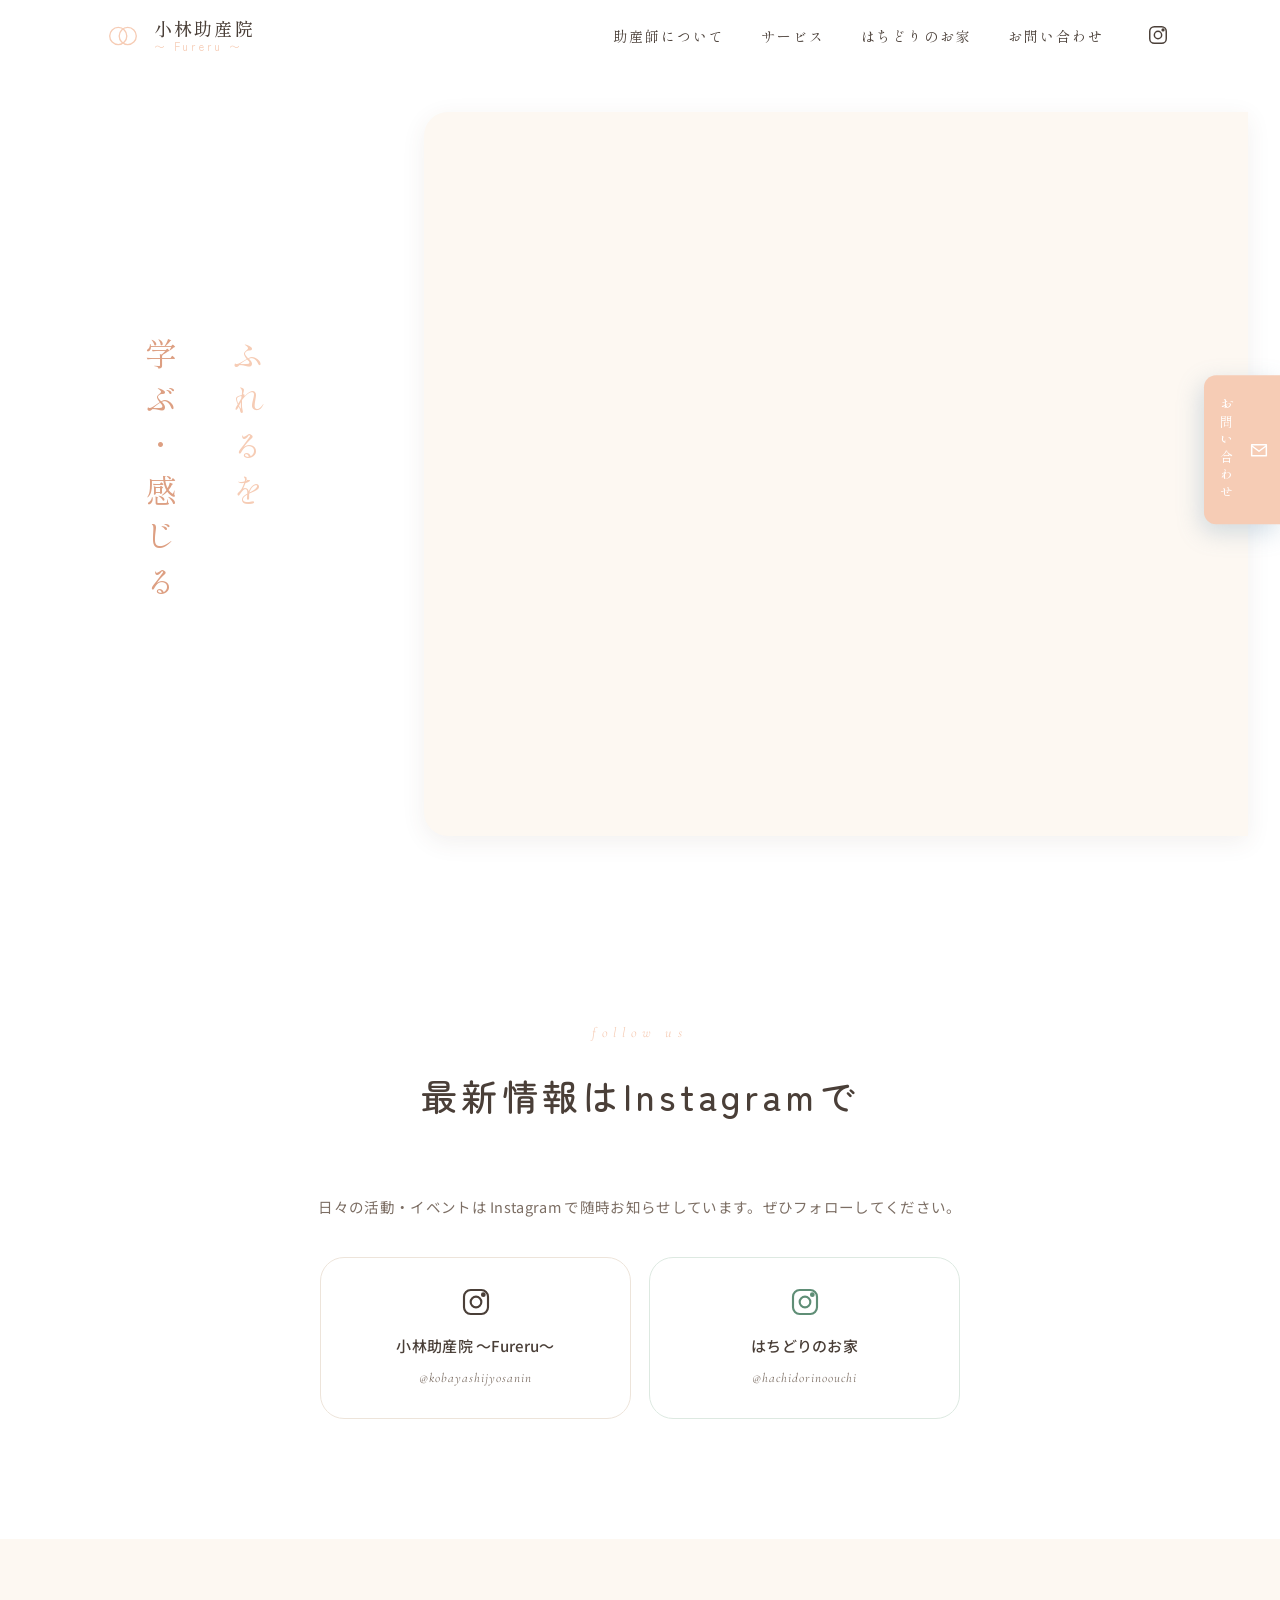
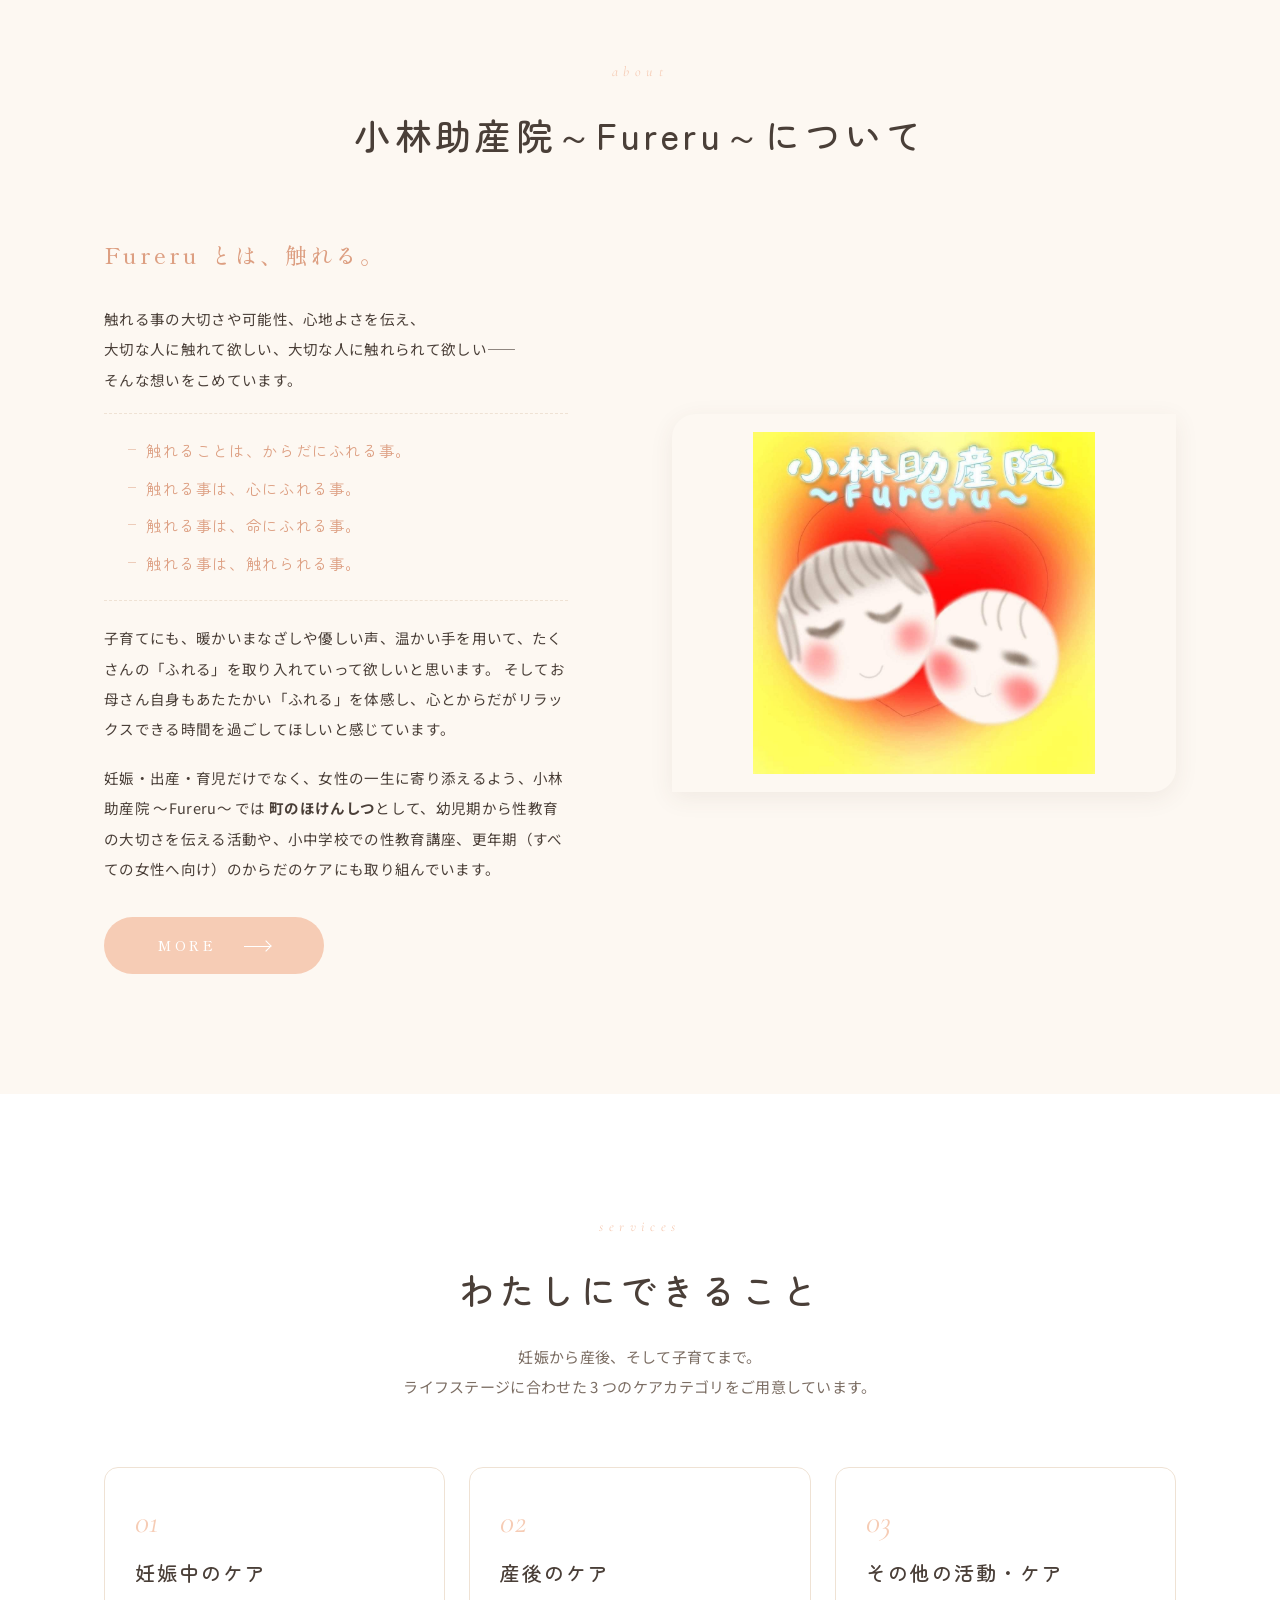
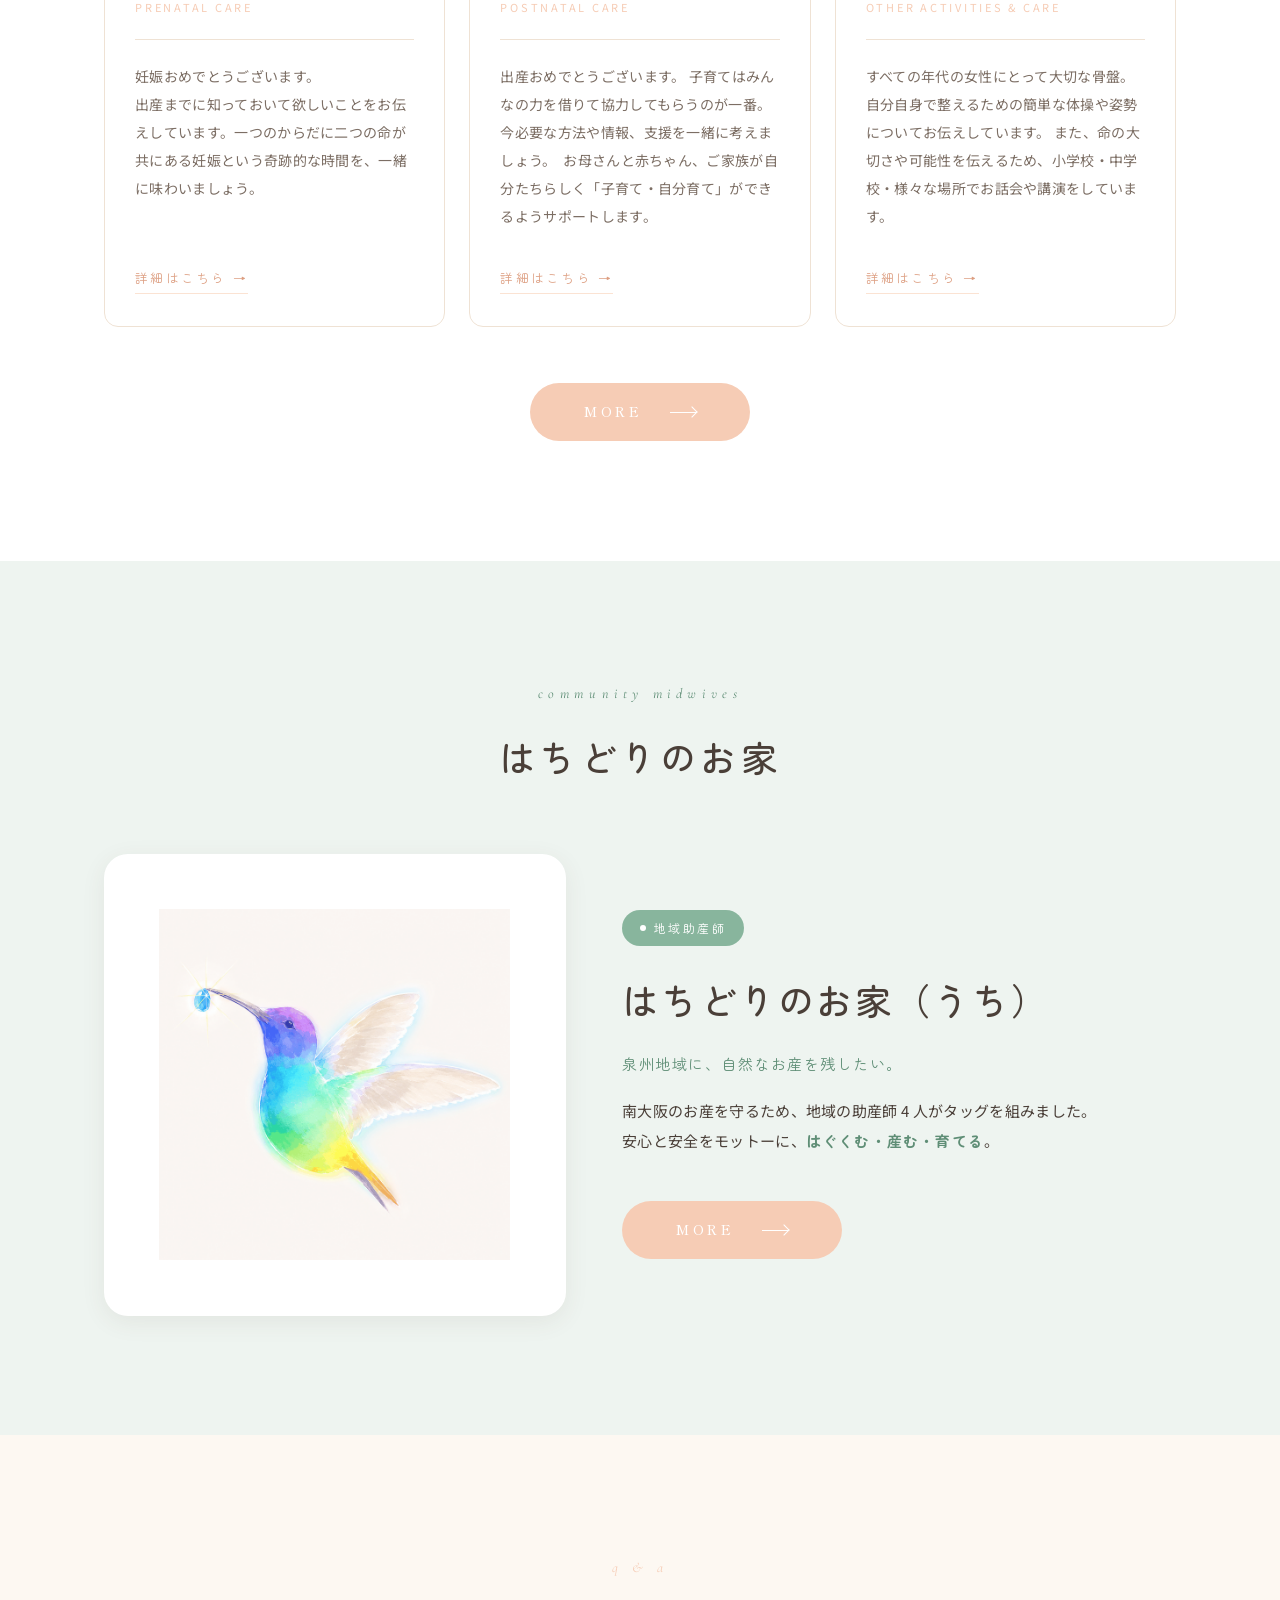
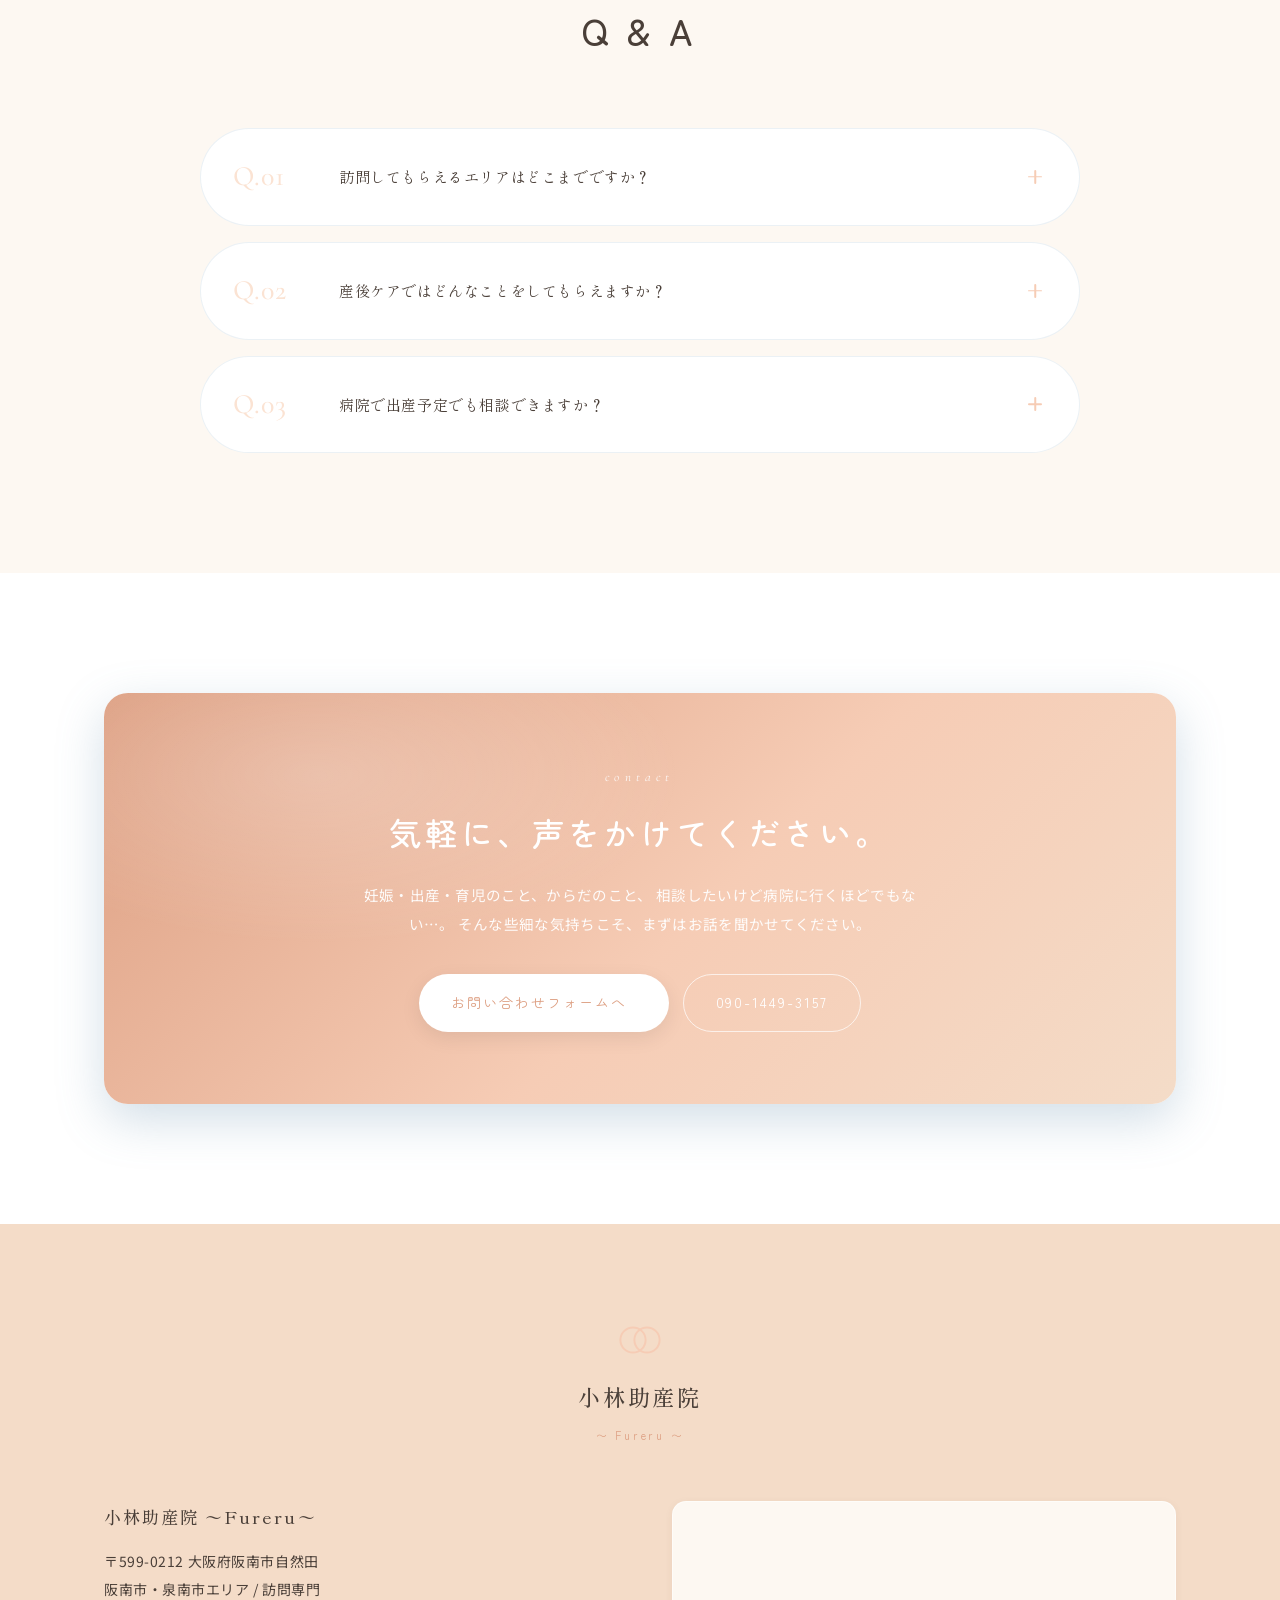
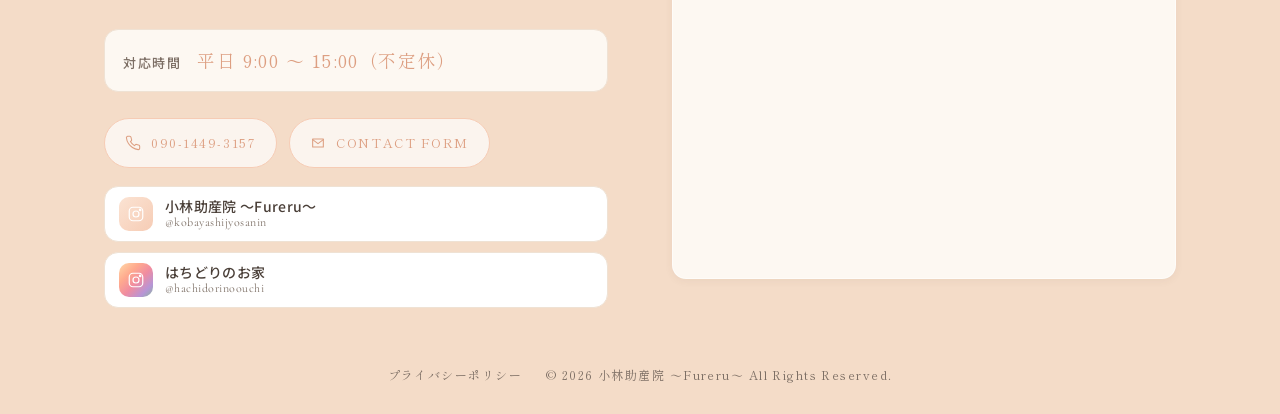
==== commit 8fb9dadb: "Add files via upload" ====
--- a/index.html
+++ b/index.html
@@ -3,22 +3,22 @@
 <head>
   <meta charset="utf-8" />
   <meta name="viewport" content="width=device-width, initial-scale=1, viewport-fit=cover" />
-  <title>小林助産院〜ふれる〜｜大阪府阪南市の地域助産師</title>
-  <meta name="description" content="大阪府阪南市・泉南市エリアの訪問専門助産師、小林美里。妊娠中のケア、産後のケア、性教育、院内助産「はちどりのお家」など、女性の一生に寄り添う助産師サービス。" />
+  <title>小林助産院〜Fureru〜｜大阪府阪南市の地域助産師</title>
+  <meta name="description" content="大阪府阪南市・泉南市エリアの訪問専門助産師、小林美里。妊娠中のケア、産後のケア、性教育、地域助産師グループ「はちどりのお家」など、女性の一生に寄り添う助産師サービス。" />
   <!-- ===== OGP / SNSシェア（LINE・Twitter・Facebook等）===== -->
   <!-- 公開後、YOUR-DOMAIN を実ドメインに置換してください（例：https://YOUR-DOMAIN/ → https://kobayashi-fureru.pages.dev/） -->
   <meta property="og:type" content="website" />
-  <meta property="og:site_name" content="小林助産院 〜ふれる〜" />
+  <meta property="og:site_name" content="小林助産院 〜Fureru〜" />
   <meta property="og:locale" content="ja_JP" />
-  <meta property="og:title" content="小林助産院〜ふれる〜｜大阪府阪南市の地域助産師" />
-  <meta property="og:description" content="大阪府阪南市・泉南市エリアの訪問専門助産師、小林美里。妊娠中のケア、産後のケア、性教育、院内助産「はちどりのお家」など、女性の一生に寄り添う助産師サービス。" />
+  <meta property="og:title" content="小林助産院〜Fureru〜｜大阪府阪南市の地域助産師" />
+  <meta property="og:description" content="大阪府阪南市・泉南市エリアの訪問専門助産師、小林美里。妊娠中のケア、産後のケア、性教育、地域助産師グループ「はちどりのお家」など、女性の一生に寄り添う助産師サービス。" />
   <meta property="og:url" content="https://YOUR-DOMAIN/" />
-  <meta property="og:image" content="https://YOUR-DOMAIN/images/about-fureru.png" />
-  <meta property="og:image:alt" content="小林助産院 〜ふれる〜" />
+  <meta property="og:image" content="https://YOUR-DOMAIN/images/about-section.jpg" />
+  <meta property="og:image:alt" content="小林助産院 〜Fureru〜" />
   <meta name="twitter:card" content="summary_large_image" />
-  <meta name="twitter:title" content="小林助産院〜ふれる〜｜大阪府阪南市の地域助産師" />
-  <meta name="twitter:description" content="大阪府阪南市・泉南市エリアの訪問専門助産師、小林美里。妊娠中のケア、産後のケア、性教育、院内助産「はちどりのお家」など、女性の一生に寄り添う助産師サービス。" />
-  <meta name="twitter:image" content="https://YOUR-DOMAIN/images/about-fureru.png" />
+  <meta name="twitter:title" content="小林助産院〜Fureru〜｜大阪府阪南市の地域助産師" />
+  <meta name="twitter:description" content="大阪府阪南市・泉南市エリアの訪問専門助産師、小林美里。妊娠中のケア、産後のケア、性教育、地域助産師グループ「はちどりのお家」など、女性の一生に寄り添う助産師サービス。" />
+  <meta name="twitter:image" content="https://YOUR-DOMAIN/images/about-section.jpg" />
   <meta name="theme-color" content="#FFFFFF" />
   <link rel="preconnect" href="https://fonts.googleapis.com" />
   <link rel="preconnect" href="https://fonts.gstatic.com" crossorigin />
@@ -30,7 +30,7 @@
   <!-- ========== HEADER ========== -->
   <header class="site-header" role="banner">
     <div class="header-inner">
-      <a href="index.html" class="brand" aria-label="小林助産院 ふれる トップへ">
+      <a href="index.html" class="brand" aria-label="小林助産院 Fureru トップへ">
         <span class="brand-mark" aria-hidden="true">
           <svg viewBox="0 0 40 40" fill="none" stroke="currentColor" stroke-width="1.4" stroke-linecap="round" stroke-linejoin="round">
             <circle cx="15" cy="20" r="9" />
@@ -39,7 +39,7 @@
         </span>
         <span class="brand-text">
           <span class="brand-name">小林助産院</span>
-          <span class="brand-tag">〜 ふれる 〜</span>
+          <span class="brand-tag">〜 Fureru 〜</span>
         </span>
       </a>
       <nav aria-label="グローバル">
@@ -47,7 +47,6 @@
           <li><a href="about.html">助産師について</a></li>
           <li><a href="services.html">サービス</a></li>
           <li><a href="hachidori.html">はちどりのお家</a></li>
-          <li><a href="news.html">お知らせ</a></li>
           <li><a href="contact.html">お問い合わせ</a></li>
           <li>
             <a href="https://www.instagram.com/kobayashijyosanin" class="nav-cta" target="_blank" rel="noopener noreferrer" aria-label="Instagram">
@@ -83,9 +82,9 @@
     <section class="hero" aria-label="ヒーロー">
       <div class="hero-layout">
         <div class="hero-copy">
-          <h1 class="hero-vertical" aria-label="そっとふれる、あなたのそばで">
-            <span class="hv-col accent">あなたのそばで</span>
-            <span class="hv-col">そっとふれる</span>
+          <h1 class="hero-vertical" aria-label="ふれるを学ぶ・感じる">
+            <span class="hv-col">学ぶ・感じる</span>
+            <span class="hv-col accent">ふれるを</span>
           </h1>
         </div>
         <div class="hero-photo hero-slideshow" aria-label="助産師 小林美里 とご家族の様子">
@@ -99,49 +98,36 @@
     </section>
 
 
-    <!-- ========== NEWS & DIARY ========== -->
-    <section class="section" id="news-preview" aria-labelledby="news-preview-title">
+    <!-- ========== INSTAGRAM ========== -->
+    <section class="section" id="instagram-preview" aria-labelledby="instagram-preview-title">
       <div class="container">
         <header class="section-head fade-in">
-          <span class="section-head__en">news &amp; diary</span>
-          <h2 class="section-head__ja" id="news-preview-title">お知らせ・日記</h2>
+          <span class="section-head__en">follow us</span>
+          <h2 class="section-head__ja" id="instagram-preview-title">最新情報はInstagramで</h2>
         </header>
 
-        <ul class="news-cards fade-in">
-          <li class="news-card">
-            <a href="news.html">
-              <div class="news-card__thumb">
-                <img src="images/news-1-baby.png" alt="" loading="lazy" />
-              </div>
-              <h3 class="news-card__title">5 月の「子育てを味わう会」を開催します</h3>
-              <p class="news-card__date">2026.04.20</p>
-            </a>
-          </li>
-          <li class="news-card">
-            <a href="news.html">
-              <div class="news-card__thumb">
-                <img src="images/news-2-class.png" alt="" loading="lazy" />
-              </div>
-              <h3 class="news-card__title">トコちゃんの骨盤教室・春クラスのご案内</h3>
-              <p class="news-card__date">2026.04.05</p>
-            </a>
-          </li>
-          <li class="news-card">
-            <a href="news.html">
-              <div class="news-card__thumb">
-                <img src="images/news-3-fureru-art.png" alt="" loading="lazy" />
-              </div>
-              <h3 class="news-card__title">ホームページを公開しました</h3>
-              <p class="news-card__date">2026.03.15</p>
-            </a>
-          </li>
-        </ul>
-
-        <div class="section-foot fade-in">
-          <a href="news.html" class="more-pill">
-            <span>MORE</span>
-            <span class="arrow" aria-hidden="true"></span>
-          </a>
+        <div class="fade-in" style="max-width: 720px; margin: 40px auto 0; text-align: center;">
+          <p style="font-size: 14.5px; line-height: 2; color: var(--color-text-mid); margin: 0 0 36px;">日々の活動・イベントは
+Instagram で随時お知らせしています。ぜひフォローしてください。</p>
+
+          <div style="display: grid; grid-template-columns: repeat(auto-fit, minmax(260px, 1fr)); gap: 18px; max-width: 640px; margin: 0 auto;">
+            <a href="https://www.instagram.com/kobayashijyosanin" target="_blank" rel="noopener noreferrer"
+               style="display: flex; flex-direction: column; align-items: center; padding: 28px 20px; background: var(--color-white); border: 1px solid #EDE4DA; border-radius: var(--radius-lg); text-decoration: none; color: inherit;">
+              <span aria-hidden="true" style="display: inline-flex; align-items: center; justify-content: center; margin-bottom: 14px;">
+                <svg viewBox="0 0 24 24" width="32" height="32" fill="none" stroke="currentColor" stroke-width="1.6" stroke-linecap="round" stroke-linejoin="round"><rect x="3" y="3" width="18" height="18" rx="5"/><circle cx="12" cy="12" r="4"/><circle cx="17.5" cy="6.5" r="1" fill="currentColor"/></svg>
+              </span>
+              <span style="font-size: 15px; font-weight: 500; margin-bottom: 6px;">小林助産院 〜Fureru〜</span>
+              <span style="font-family: 'Cormorant Garamond', serif; font-style: italic; font-size: 13px; letter-spacing: .08em; color: var(--color-text-mid);">@kobayashijyosanin</span>
+            </a>
+            <a href="https://www.instagram.com/hachidorinoouchi/" target="_blank" rel="noopener noreferrer"
+               style="display: flex; flex-direction: column; align-items: center; padding: 28px 20px; background: var(--color-white); border: 1px solid #DDE9E1; border-radius: var(--radius-lg); text-decoration: none; color: inherit;">
+              <span aria-hidden="true" style="display: inline-flex; align-items: center; justify-content: center; margin-bottom: 14px; color: var(--color-hachidori-dark);">
+                <svg viewBox="0 0 24 24" width="32" height="32" fill="none" stroke="currentColor" stroke-width="1.6" stroke-linecap="round" stroke-linejoin="round"><rect x="3" y="3" width="18" height="18" rx="5"/><circle cx="12" cy="12" r="4"/><circle cx="17.5" cy="6.5" r="1" fill="currentColor"/></svg>
+              </span>
+              <span style="font-size: 15px; font-weight: 500; margin-bottom: 6px;">はちどりのお家</span>
+              <span style="font-family: 'Cormorant Garamond', serif; font-style: italic; font-size: 13px; letter-spacing: .08em; color: var(--color-text-mid);">@hachidorinoouchi</span>
+            </a>
+          </div>
         </div>
       </div>
     </section>
@@ -152,25 +138,30 @@
       <div class="container">
         <header class="section-head fade-in">
           <span class="section-head__en">about</span>
-          <h2 class="section-head__ja" id="about-preview-title">小林助産院について</h2>
+          <h2 class="section-head__ja" id="about-preview-title">小林助産院～Fureru～について</h2>
         </header>
 
         <div class="about-vert-grid">
           <div class="about-vert-body fade-in">
-            <p class="about-vert-title">
-              そっと寄り添い、<br />
-              からだに、心に、<br />
-              そして命に──ふれる時間を。
-            </p>
+            <p class="about-vert-title" style="font-size: 22px">Fureru とは、触れる。</p>
             <div class="about-vert-text">
               <p>
-                小林助産院 〜ふれる〜 は、大阪府阪南市を拠点とする訪問専門の助産院です。
-                総合病院・産婦人科クリニックでの勤務を経て、より地域に根ざしたケアをお届けしたいという想いから開業しました。
+                触れる事の大切さや可能性、心地よさを伝え、<br />
+                大切な人に触れて欲しい、大切な人に触れられて欲しい——<br />
+                そんな想いをこめています。
+              </p>
+              <ul class="fureru-phrases" aria-label="ふれる、の意味">
+                <li>触れることは、からだにふれる事。</li>
+                <li>触れる事は、心にふれる事。</li>
+                <li>触れる事は、命にふれる事。</li>
+                <li>触れる事は、触れられる事。</li>
+              </ul>
+              <p>
+                子育てにも、暖かいまなざしや優しい声、温かい手を用いて、たくさんの「ふれる」を取り入れていって欲しいと思います。
+                そしてお母さん自身もあたたかい「ふれる」を体感し、心とからだがリラックスできる時間を過ごしてほしいと感じています。
               </p>
               <p>
-                妊娠・出産・産後・子育て、そして女性の一生に。<br />
-                必要なときにそばにいられる存在でありたい。<br />
-                ひとりの助産師として、ひとりの母として、あなたと同じ目線で歩みます。
+                妊娠・出産・育児だけでなく、女性の一生に寄り添えるよう、小林助産院 〜Fureru〜 では <strong>町のほけんしつ</strong>として、幼児期から性教育の大切さを伝える活動や、小中学校での性教育講座、更年期（すべての女性へ向け）のからだのケアにも取り組んでいます。
               </p>
             </div>
             <div style="margin-top: 32px;">
@@ -182,7 +173,7 @@
           </div>
 
           <div class="about-vert-image fade-in" aria-hidden="false">
-            <img src="images/about-fureru.png" alt="小林助産院 〜ふれる〜 イラスト" onerror="this.style.display='none'" />
+            <img src="images/about-section.jpg" alt="小林助産院 〜Fureru〜" onerror="this.style.display='none'" />
           </div>
         </div>
       </div>
@@ -206,38 +197,32 @@
             <div class="svc-overview__no">01</div>
             <h3 class="svc-overview__title">妊娠中のケア</h3>
             <p class="svc-overview__en">PRENATAL CARE</p>
-            <ul class="svc-overview__list">
-              <li>両親学級</li>
-              <li>トコちゃんの骨盤教室</li>
-              <li>マタニティーヨーガ</li>
-            </ul>
-            <span class="svc-overview__cta">メニューを見る →</span>
+            <p class="svc-overview__desc">
+              妊娠おめでとうございます。<br />
+              出産までに知っておいて欲しいことをお伝えしています。一つのからだに二つの命が共にある妊娠という奇跡的な時間を、一緒に味わいましょう。
+            </p>
+            <span class="svc-overview__cta">詳細はこちら →</span>
           </a>
 
           <a class="svc-overview" href="services.html#postnatal">
             <div class="svc-overview__no">02</div>
             <h3 class="svc-overview__title">産後のケア</h3>
             <p class="svc-overview__en">POSTNATAL CARE</p>
-            <ul class="svc-overview__list">
-              <li>母乳相談・乳房ケア</li>
-              <li>育児・沐浴・産前産後相談</li>
-              <li>ラヴィングタッチケア</li>
-              <li>骨盤ケア</li>
-              <li>子育てを味わう会</li>
-            </ul>
-            <span class="svc-overview__cta">メニューを見る →</span>
+            <p class="svc-overview__desc">出産おめでとうございます。
+子育てはみんなの力を借りて協力してもらうのが一番。今必要な方法や情報、支援を一緒に考えましょう。 
+お母さんと赤ちゃん、ご家族が自分たちらしく「子育て・自分育て」ができるようサポートします。</p>
+            <span class="svc-overview__cta">詳細はこちら →</span>
           </a>
 
           <a class="svc-overview" href="services.html#other">
             <div class="svc-overview__no">03</div>
-            <h3 class="svc-overview__title">その他の活動</h3>
-            <p class="svc-overview__en">OTHER ACTIVITIES</p>
-            <ul class="svc-overview__list">
-              <li>性教育</li>
-              <li>南大阪助産師で語ろう会</li>
-              <li>個別相談</li>
-            </ul>
-            <span class="svc-overview__cta">メニューを見る →</span>
+            <h3 class="svc-overview__title">その他の活動・ケア</h3>
+            <p class="svc-overview__en">OTHER ACTIVITIES &amp; CARE</p>
+            <p class="svc-overview__desc">
+              すべての年代の女性にとって大切な骨盤。自分自身で整えるための簡単な体操や姿勢についてお伝えしています。
+              また、命の大切さや可能性を伝えるため、小学校・中学校・様々な場所でお話会や講演をしています。
+            </p>
+            <span class="svc-overview__cta">詳細はこちら →</span>
           </a>
         </div>
 
@@ -255,7 +240,7 @@
     <section class="section section--green" id="hachidori-preview" aria-labelledby="hachidori-preview-title">
       <div class="container">
         <header class="section-head fade-in">
-          <span class="section-head__en" style="color: var(--color-hachidori-dark);">in-clinic midwifery</span>
+          <span class="section-head__en" style="color: var(--color-hachidori-dark);">community midwives</span>
           <h2 class="section-head__ja" id="hachidori-preview-title">はちどりのお家</h2>
         </header>
 
@@ -265,7 +250,7 @@
           </div>
 
           <div class="hachidori-body fade-in">
-            <span class="hachidori-label">院内助産</span>
+            <span class="hachidori-label">地域助産師</span>
             <h3 class="hachidori-title">はちどりのお家（うち）</h3>
             <p class="hachidori-catch">泉州地域に、自然なお産を残したい。</p>
             <p>
@@ -369,12 +354,12 @@
           </svg>
         </span>
         <span class="brand-name">小林助産院</span>
-        <span class="brand-tag">〜 ふれる 〜</span>
+        <span class="brand-tag">〜 Fureru 〜</span>
       </div>
 
       <div class="footer-grid">
         <div class="footer-info">
-          <h4>小林助産院</h4>
+          <h4>小林助産院 〜Fureru〜</h4>
           <p class="footer-address">
             〒599-0212 大阪府阪南市自然田<br />
             阪南市・泉南市エリア / 訪問専門
@@ -403,7 +388,7 @@
                   <svg viewBox="0 0 24 24" fill="none" stroke="currentColor" stroke-width="1.6" stroke-linecap="round" stroke-linejoin="round"><rect x="3" y="3" width="18" height="18" rx="5"/><circle cx="12" cy="12" r="4"/><circle cx="17.5" cy="6.5" r="1" fill="currentColor"/></svg>
                 </span>
                 <span class="footer-sns__text">
-                  <span class="footer-sns__name">小林助産院 〜ふれる〜</span>
+                  <span class="footer-sns__name">小林助産院 〜Fureru〜</span>
                   <span class="footer-sns__handle">@kobayashijyosanin</span>
                 </span>
               </a>
@@ -434,7 +419,7 @@
 
       <div class="footer-bottom">
         <a href="privacy.html">プライバシーポリシー</a>
-        <span>© <span data-year>2026</span> 小林助産院 〜ふれる〜 All Rights Reserved.</span>
+        <span>© <span data-year>2026</span> 小林助産院 〜Fureru〜 All Rights Reserved.</span>
       </div>
     </div>
   </footer>
--- a/css/style.css
+++ b/css/style.css
@@ -1,5 +1,5 @@
 /* =========================================
-   小林助産院〜ふれる〜
+   小林助産院〜Fureru〜
    color: pastel peach / cream / soft sage
    ========================================= */
 
@@ -547,6 +547,13 @@
   color: var(--color-text-soft);
   letter-spacing: .12em;
 }
+.service-category__intro {
+  max-width: 760px;
+  margin: -8px 0 36px;
+  font-size: 15px;
+  line-height: 2.1;
+  color: var(--color-text);
+}
 
 .service-list {
   display: grid;
@@ -612,6 +619,16 @@
 .service-card__price strong {
   color: var(--color-primary-dark);
   font-weight: 600;
+}
+.service-card__inline-note {
+  margin: 14px 0 4px;
+  padding: 10px 12px;
+  background: var(--color-bg-warm);
+  border-left: 2px solid var(--color-primary);
+  border-radius: 0 4px 4px 0;
+  font-size: 12.5px;
+  line-height: 1.7;
+  color: var(--color-text);
 }
 .service-card__num {
   position: absolute;
@@ -622,6 +639,241 @@
   color: var(--color-primary-light);
 }
 
+/* ===== Expandable service card ===== */
+.service-card--expandable { padding: 0; }
+.service-card--expandable > details { width: 100%; }
+.service-card--expandable summary {
+  display: block;
+  position: relative;
+  list-style: none;
+  cursor: pointer;
+  padding: 28px;
+  border-radius: var(--radius-md);
+  transition: background .2s ease;
+}
+.service-card--expandable summary::-webkit-details-marker { display: none; }
+.service-card--expandable summary::marker { content: ""; }
+.service-card--expandable summary:hover { background: var(--color-bg-warm); }
+.service-card--expandable summary > .service-card__num { top: 28px; right: 28px; }
+.service-card__more {
+  display: inline-flex;
+  align-items: center;
+  gap: 10px;
+  margin-top: 18px;
+  padding: 8px 14px 8px 16px;
+  border: 1px solid var(--color-primary-light);
+  border-radius: 999px;
+  background: var(--color-bg-warm);
+  font-family: var(--font-heading);
+  font-size: 12px;
+  letter-spacing: .14em;
+  color: var(--color-primary-dark);
+  transition: background .2s ease, color .2s ease;
+}
+.service-card--expandable summary:hover .service-card__more { background: var(--color-primary); color: #fff; border-color: var(--color-primary); }
+.service-card__more-icon {
+  position: relative;
+  width: 12px; height: 12px;
+  display: inline-block;
+}
+.service-card__more-icon::before,
+.service-card__more-icon::after {
+  content: "";
+  position: absolute;
+  inset: 50% 0 auto 0;
+  height: 1.5px;
+  background: currentColor;
+  transform: translateY(-50%);
+  transition: transform .25s ease;
+}
+.service-card__more-icon::after {
+  inset: 0 50% auto 50%;
+  width: 1.5px; height: 100%;
+  background: currentColor;
+  transform: translateX(-50%);
+}
+.service-card--expandable details[open] .service-card__more-icon::after { transform: translateX(-50%) scaleY(0); }
+.service-card--expandable details[open] .service-card__more-text::before { content: "閉じる"; }
+.service-card--expandable details[open] .service-card__more-text { font-size: 0; }
+.service-card--expandable details[open] .service-card__more-text::before { font-size: 12px; }
+
+.service-card__detail {
+  padding: 26px 28px 28px;
+  border-top: 1px dashed var(--color-line);
+}
+.service-card__steps {
+  list-style: none;
+  margin: 0 0 22px;
+  padding: 0;
+  display: grid;
+  gap: 18px;
+}
+.service-card__steps > li {
+  display: grid;
+  grid-template-columns: 96px 1fr;
+  gap: 18px;
+  align-items: start;
+}
+.service-card__steps .step-no {
+  font-family: var(--font-heading);
+  font-size: 13px;
+  letter-spacing: .14em;
+  color: var(--color-primary-dark);
+  padding: 4px 10px;
+  border: 1px solid var(--color-primary-light);
+  border-radius: 4px;
+  text-align: center;
+  line-height: 1.4;
+  background: var(--color-bg-warm);
+}
+.service-card__steps p {
+  margin: 0;
+  font-size: 14px;
+  line-height: 2;
+  color: var(--color-text);
+}
+.service-card__note {
+  margin: 0 0 22px;
+  padding: 14px 18px;
+  background: var(--color-bg-warm);
+  border-radius: var(--radius-sm, 6px);
+  font-size: 13.5px;
+  line-height: 1.8;
+  color: var(--color-text);
+}
+.service-card__fees {
+  margin: 0 0 22px;
+  padding: 18px 20px;
+  background: var(--color-white);
+  border: 1px solid var(--color-line);
+  border-radius: 8px;
+  display: grid;
+  gap: 10px;
+}
+.service-card__fees > div {
+  display: flex;
+  justify-content: space-between;
+  align-items: baseline;
+  gap: 16px;
+  font-size: 14px;
+}
+.service-card__fees dt { color: var(--color-text-mid); }
+.service-card__fees dd {
+  margin: 0;
+  font-family: var(--font-heading);
+  font-weight: 500;
+  color: var(--color-primary-dark);
+  font-size: 15px;
+}
+.service-card__travel {
+  list-style: none;
+  margin: 0;
+  padding: 0;
+  display: grid;
+  gap: 6px;
+  font-size: 13px;
+  line-height: 1.8;
+  color: var(--color-text-mid);
+}
+.service-card__travel strong { color: var(--color-text); font-weight: 500; }
+
+/* Detail blocks (rich content) */
+.detail-block {
+  margin: 0 0 28px;
+  padding: 0 0 24px;
+  border-bottom: 1px dotted var(--color-line);
+}
+.detail-block:last-of-type { border-bottom: none; padding-bottom: 0; margin-bottom: 22px; }
+.detail-block__title {
+  font-family: var(--font-heading);
+  font-size: 14px;
+  letter-spacing: .14em;
+  margin: 0 0 14px;
+  color: var(--color-primary-dark);
+  font-weight: 500;
+  display: inline-flex;
+  align-items: center;
+  gap: 10px;
+}
+.detail-block__title::before {
+  content: "";
+  width: 18px; height: 1px;
+  background: var(--color-primary);
+}
+.detail-block--two {
+  display: grid;
+  grid-template-columns: 1fr 1fr;
+  gap: 24px;
+}
+.detail-text {
+  margin: 0;
+  font-size: 14px;
+  line-height: 1.95;
+  color: var(--color-text);
+}
+.detail-text a, .detail-note-line a {
+  color: var(--color-primary-dark);
+  text-decoration: underline;
+  text-underline-offset: 3px;
+}
+.detail-subtitle {
+  margin: 18px 0 10px;
+  font-size: 13px;
+  font-weight: 500;
+  letter-spacing: .06em;
+  color: var(--color-text);
+}
+.detail-note-line {
+  margin: 10px 0 0;
+  font-size: 13px;
+  line-height: 1.8;
+  color: var(--color-text-mid);
+}
+.detail-list {
+  list-style: none;
+  margin: 0;
+  padding: 0;
+  display: grid;
+  gap: 6px;
+  font-size: 14px;
+  line-height: 1.85;
+  color: var(--color-text);
+}
+.detail-list li {
+  position: relative;
+  padding-left: 18px;
+}
+.detail-list li::before {
+  content: "";
+  position: absolute;
+  left: 0; top: .85em;
+  width: 8px; height: 1px;
+  background: var(--color-primary);
+}
+.detail-list--cross li::before {
+  width: 9px; height: 9px;
+  top: .55em;
+  background: none;
+  border: 0;
+  background-image:
+    linear-gradient(45deg, transparent 45%, #c98277 45%, #c98277 55%, transparent 55%),
+    linear-gradient(-45deg, transparent 45%, #c98277 45%, #c98277 55%, transparent 55%);
+}
+.detail-list--check li::before {
+  width: 10px; height: 6px;
+  top: .55em;
+  background: none;
+  border-left: 1.5px solid var(--color-primary-dark);
+  border-bottom: 1.5px solid var(--color-primary-dark);
+  transform: rotate(-45deg);
+}
+
+@media (max-width: 640px) {
+  .service-card__steps > li { grid-template-columns: 1fr; gap: 8px; }
+  .service-card__steps .step-no { justify-self: start; }
+  .detail-block--two { grid-template-columns: 1fr; }
+}
+
 .service-note {
   margin: 56px 0 0;
   padding: 28px 32px;
@@ -900,6 +1152,21 @@
   font-size: 12px;
   color: var(--color-text-soft);
 }
+.contact-info .hours-notes {
+  list-style: none;
+  margin: 14px 0 0;
+  padding: 14px 16px;
+  background: var(--color-bg-warm);
+  border-left: 2px solid var(--color-primary);
+  border-radius: 0 6px 6px 0;
+  display: grid;
+  gap: 8px;
+  font-size: 13px;
+  line-height: 1.85;
+  color: var(--color-text);
+}
+.contact-info .hours-notes li { padding-left: 0; }
+.contact-info .hours-notes strong { color: var(--color-primary-dark); font-weight: 500; }
 
 .form-frame {
   background: var(--color-white);
@@ -1411,6 +1678,14 @@
   content: "";
   position: absolute; left: 0; top: 15px;
   width: 10px; height: 1px; background: var(--color-primary);
+}
+.svc-overview__desc {
+  margin: 0 0 28px;
+  padding: 22px 0 0;
+  border-top: 1px solid var(--color-line);
+  font-size: 14px;
+  line-height: 2;
+  color: var(--color-text-mid);
 }
 .svc-overview__cta {
   margin-top: auto;
@@ -1718,6 +1993,32 @@
   font-size: 14.5px;
   line-height: 2.1;
   color: var(--color-text);
+}
+.about-vert-text .fureru-phrases {
+  list-style: none;
+  padding: 22px 24px;
+  margin: 8px 0 22px;
+  border-top: 1px dashed var(--color-line);
+  border-bottom: 1px dashed var(--color-line);
+  display: grid;
+  gap: 8px;
+  font-family: var(--font-heading);
+  font-size: 15.5px;
+  line-height: 1.9;
+  letter-spacing: .04em;
+  color: var(--color-primary-dark);
+}
+.about-vert-text .fureru-phrases li {
+  position: relative;
+  padding-left: 18px;
+}
+.about-vert-text .fureru-phrases li::before {
+  content: "";
+  position: absolute;
+  left: 0; top: .85em;
+  width: 8px; height: 1px;
+  background: currentColor;
+  opacity: .5;
 }
 .about-vert-image {
   position: relative;
@@ -1878,7 +2179,8 @@
 
   /* About vertical stack */
   .about-vert-grid { grid-template-columns: 1fr; gap: 32px; }
-  .about-vert-body { padding-right: 0; }
+  .about-vert-body { padding-right: 0; order: 2; }
+  .about-vert-image { order: 1; }
 }
 
 @media (max-width: 640px) {
@@ -1923,9 +2225,14 @@
   .qa-num { font-size: 22px; }
   .qa-body { padding: 0 22px 22px 90px; font-size: 14px; }
 
-  /* Floating CTA smaller */
-  .fab-contact { padding: 16px 8px; font-size: 12px; letter-spacing: .3em; }
-  .fab-contact .fab-icon svg { width: 18px; height: 18px; }
+  /* Floating CTA smaller & lower on mobile, hide icon */
+  .fab-contact {
+    padding: 14px 6px;
+    font-size: 12px;
+    letter-spacing: .3em;
+    top: 65%;
+  }
+  .fab-contact .fab-icon { display: none; }
 
   /* Footer hours table — let it wrap */
   .footer-hours { grid-template-columns: 64px repeat(7, 1fr); font-size: 12px; }
